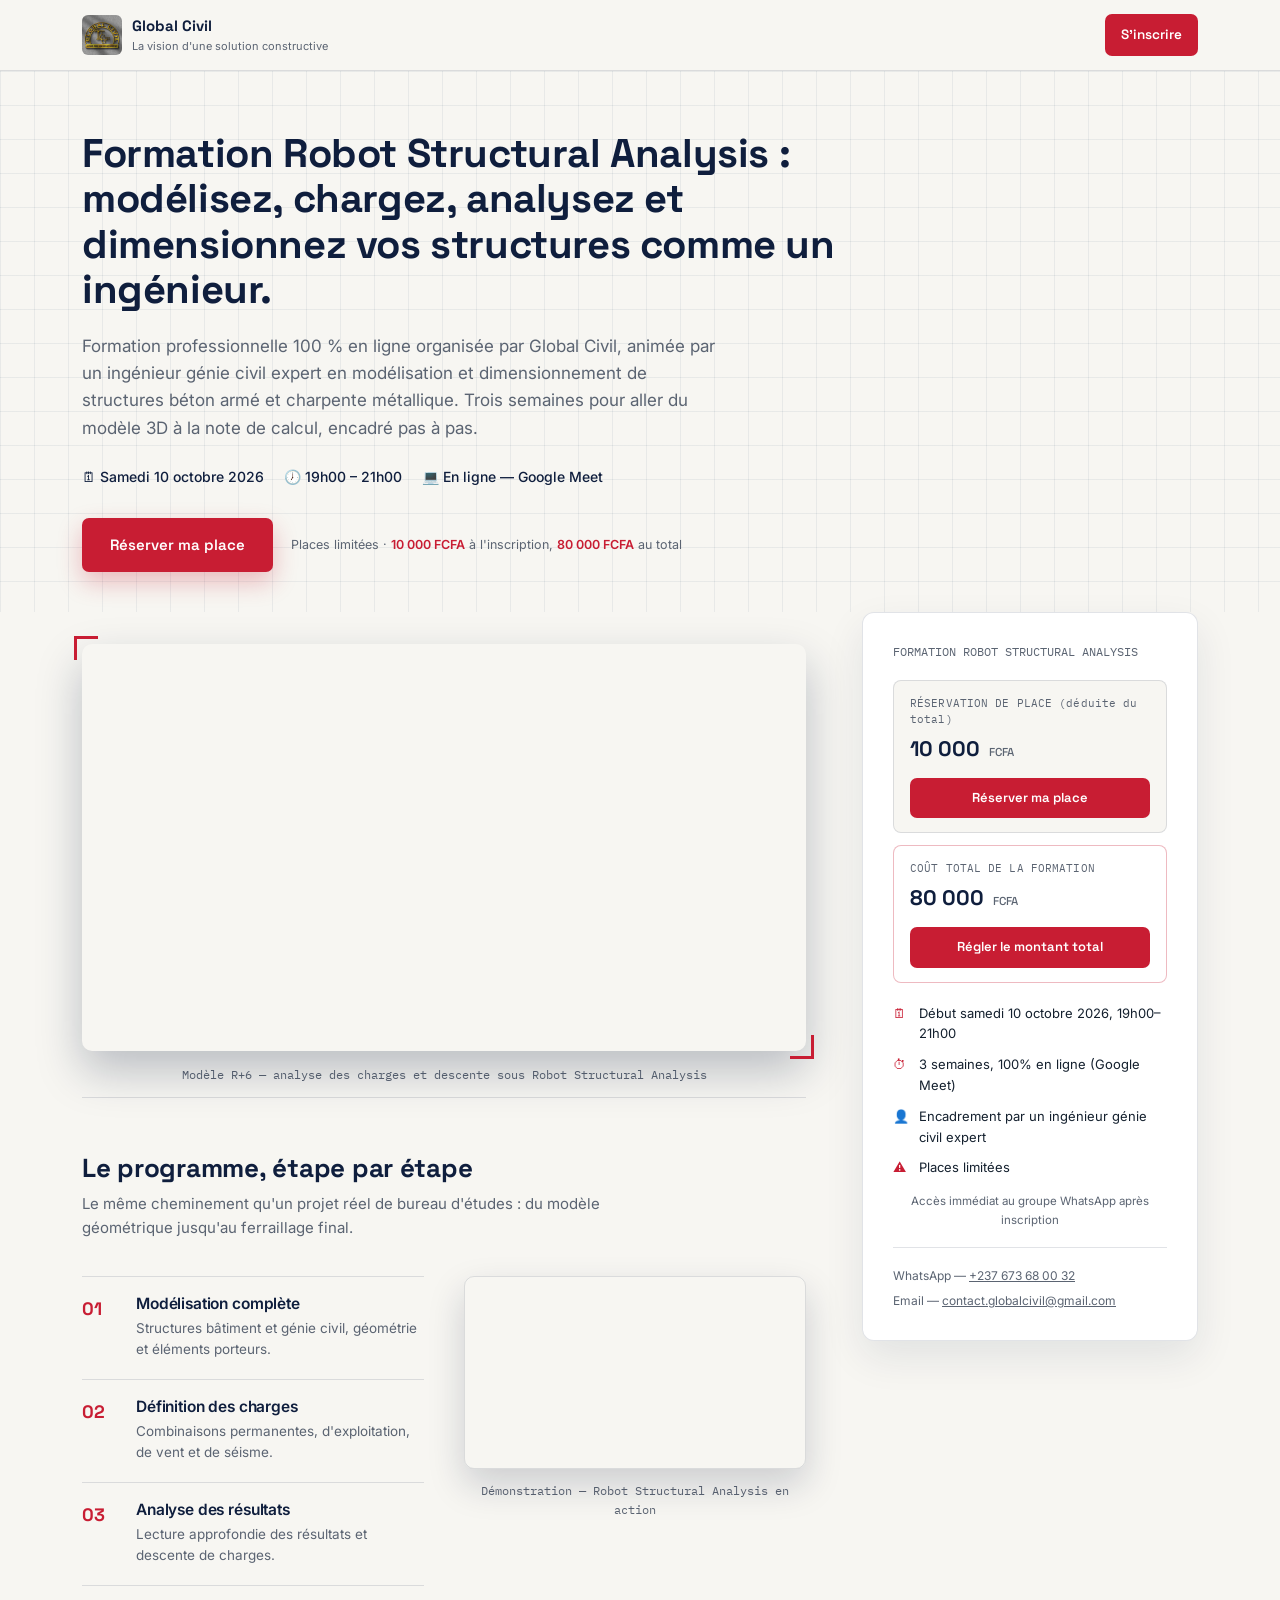
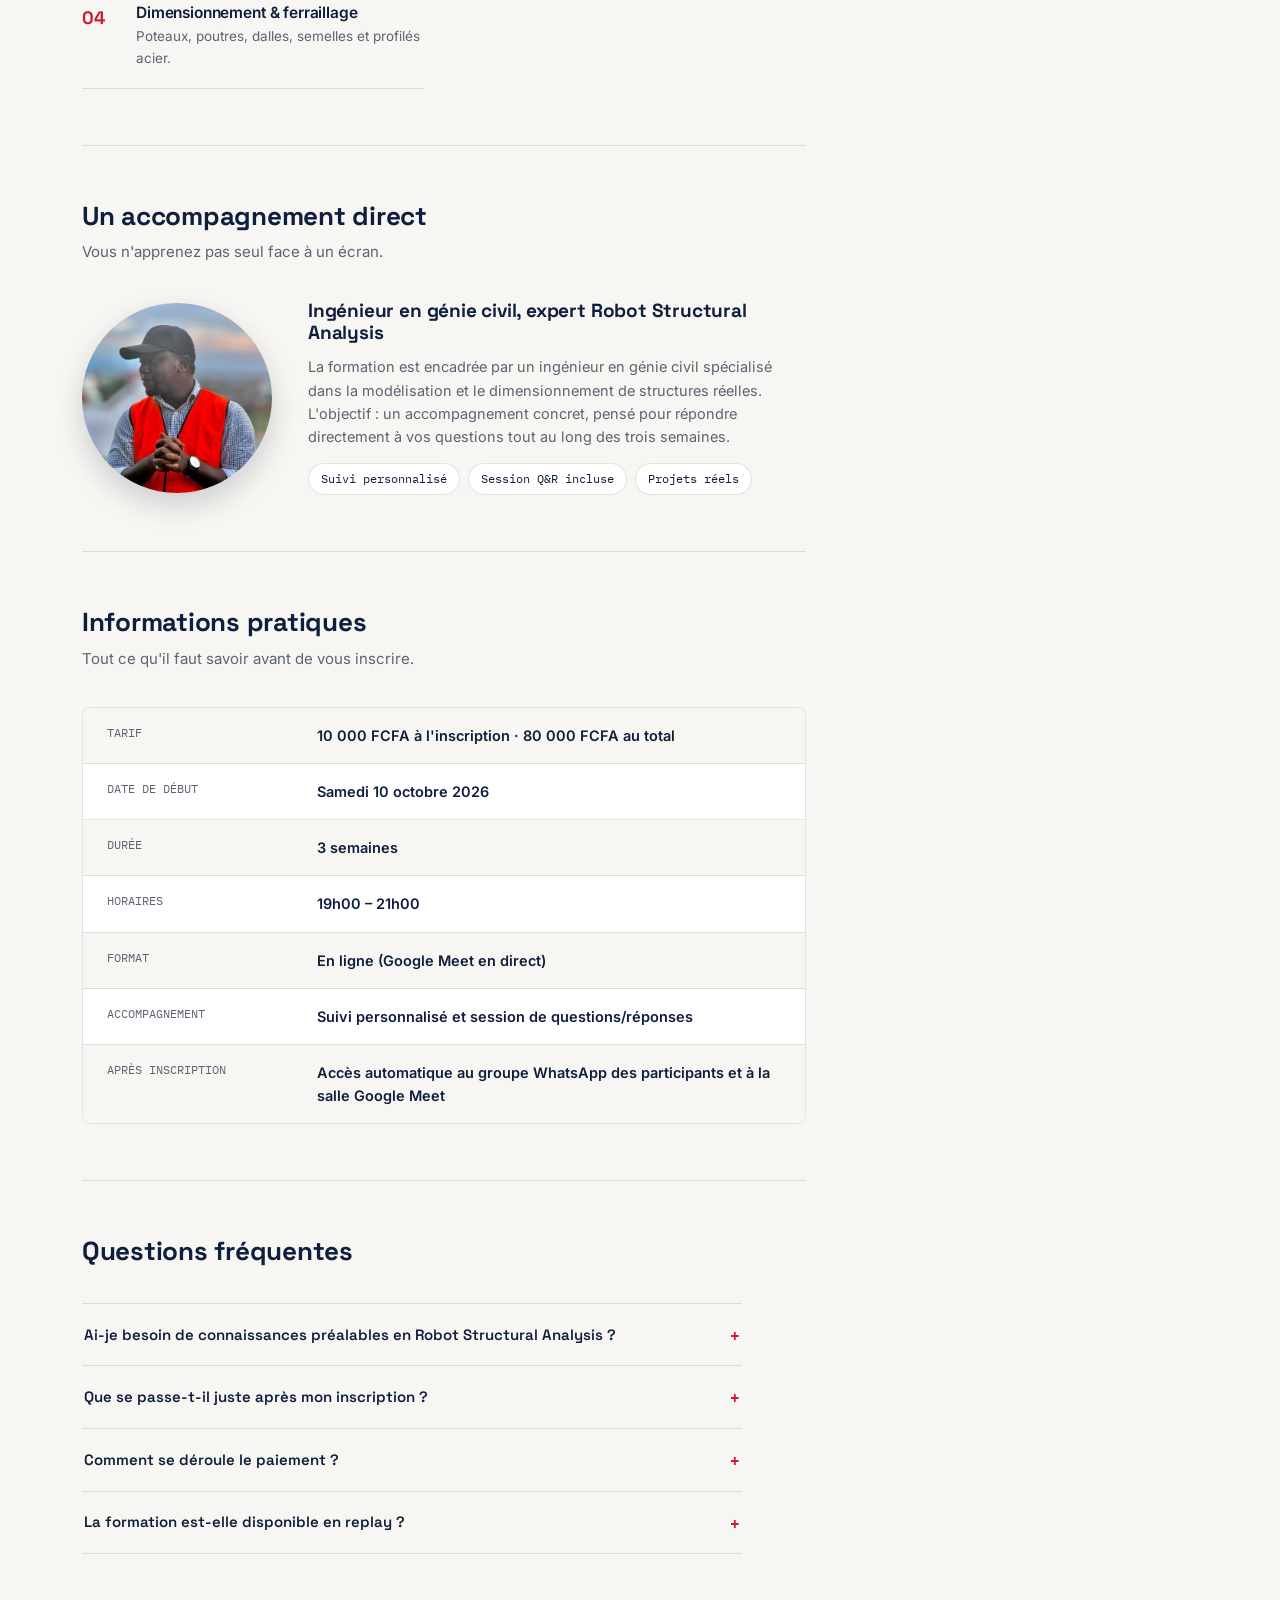
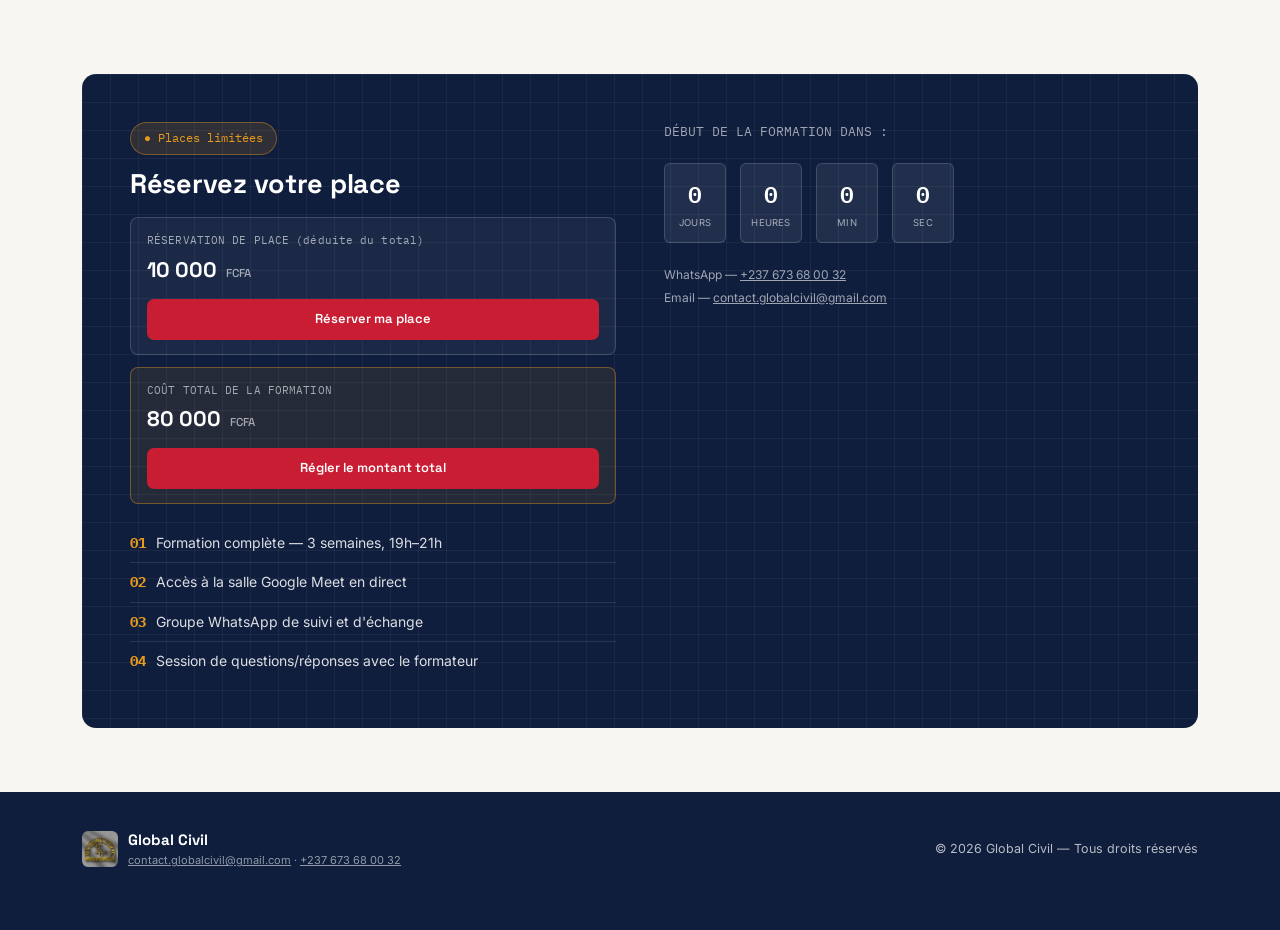
==== index.html @ 9c3e7907 "Initial commit: Global Civil formation landing page Static one-page landing site for the "Robot Stru" ====
<!DOCTYPE html>
<html lang="fr">
<head>
<meta charset="UTF-8">
<meta name="viewport" content="width=device-width, initial-scale=1.0">
<meta name="theme-color" content="#0F1E3D">

<title>Formation Robot Structural Analysis en ligne — Global Civil | 10 octobre 2026</title>
<meta name="description" content="Formation professionnelle en ligne sur Robot Structural Analysis : modélisation, charges, analyse et dimensionnement de structures béton armé et charpente métallique. Encadrée par un ingénieur génie civil expert. Début le 10 octobre 2026.">
<meta name="robots" content="index, follow">
<link rel="canonical" href="https://globalcivil.com/formation-robot-structural-analysis">
<!-- SEO: remplacez l'URL canonique ci-dessus par l'adresse réelle une fois la page mise en ligne -->

<!-- Open Graph / réseaux sociaux -->
<meta property="og:type" content="website">
<meta property="og:title" content="Formation Robot Structural Analysis en ligne — Global Civil">
<meta property="og:description" content="Modélisez, chargez, analysez et dimensionnez vos structures comme un ingénieur. Formation en ligne, 3 semaines, dès le 10 octobre 2026.">
<meta property="og:locale" content="fr_FR">
<!-- SEO: ajoutez ici og:image et og:url avec des liens absolus (https://...) une fois la page hébergée : les aperçus de partage n'acceptent pas les images encodées en base64 -->
<meta name="twitter:card" content="summary_large_image">

<link rel="icon" type="image/jpeg" href="public/logo-global-civil.jpg">

<script type="application/ld+json">
{
  "@context": "https://schema.org",
  "@type": "Course",
  "name": "Formation Robot Structural Analysis",
  "description": "Formation professionnelle en ligne : modélisation complète des structures, définition des charges, analyse des résultats, dimensionnement et ferraillage béton armé et charpente métallique.",
  "provider": {
    "@type": "Organization",
    "name": "Global Civil",
    "sameAs": "https://global-civil.mymaketou.shop",
    "email": "contact.globalcivil@gmail.com"
  },
  "hasCourseInstance": {
    "@type": "CourseInstance",
    "courseMode": "online",
    "startDate": "2026-10-10T19:00:00+01:00",
    "endDate": "2026-10-31T21:00:00+01:00",
    "location": {
      "@type": "VirtualLocation",
      "url": "https://global-civil.mymaketou.shop/products/coaching-prive-4/checkout"
    }
  },
  "offers": [
    {
      "@type": "Offer",
      "name": "Réservation de place",
      "price": "10000",
      "priceCurrency": "XAF",
      "url": "https://global-civil.mymaketou.shop/products/coaching-prive-4/checkout",
      "availability": "https://schema.org/LimitedAvailability"
    },
    {
      "@type": "Offer",
      "name": "Formation complète",
      "price": "80000",
      "priceCurrency": "XAF",
      "url": "https://global-civil.mymaketou.shop/products/coaching-prive-4-4/checkout",
      "availability": "https://schema.org/LimitedAvailability"
    }
  ]
}
</script>

<link rel="preconnect" href="https://fonts.googleapis.com">
<link href="https://fonts.googleapis.com/css2?family=Space+Grotesk:wght@400;500;600;700&family=IBM+Plex+Mono:wght@500;600&family=Inter:wght@400;500;600;700&display=swap" rel="stylesheet">
<style>
  :root{
    --navy:#0F1E3D;
    --blueprint:#1B3A63;
    --crimson:#C81D33;
    --crimson-dark:#A5162A;
    --amber:#E89A1C;
    --paper:#F7F6F2;
    --card:#FFFFFF;
    --steel:#5B6472;
    --ink:#14202E;
    --line: rgba(15,30,61,0.12);
    --grid: rgba(27,58,99,0.07);
  }
  *{box-sizing:border-box;}
  html{scroll-behavior:smooth;}
  body{
    margin:0;
    background:var(--paper);
    color:var(--ink);
    font-family:'Inter', sans-serif;
    font-size:16px;
    line-height:1.6;
    -webkit-font-smoothing:antialiased;
    padding-bottom:78px;
  }
  @media (min-width:761px){ body{ padding-bottom:0; } }
  img{max-width:100%;display:block;}
  h1,h2,h3{
    font-family:'Space Grotesk', sans-serif;
    color:var(--navy);
    margin:0;
    line-height:1.14;
    letter-spacing:-0.01em;
  }
  .mono{ font-family:'IBM Plex Mono', monospace; }
  a{color:inherit;}
  .wrap{ max-width:1180px; margin:0 auto; padding:0 20px; }
  @media (min-width:641px){ .wrap{padding:0 32px;} }

  .grid-bg{
    background-image:
      linear-gradient(var(--grid) 1px, transparent 1px),
      linear-gradient(90deg, var(--grid) 1px, transparent 1px);
    background-size: 34px 34px;
  }

  /* ---------- BUTTON ---------- */
  .btn{
    display:inline-flex; align-items:center; justify-content:center; gap:8px;
    padding:14px 24px;
    background:var(--crimson);
    color:#fff;
    font-family:'Space Grotesk'; font-weight:600; font-size:14.5px;
    border:none; border-radius:7px;
    cursor:pointer; text-decoration:none;
    transition:transform .15s ease, box-shadow .15s ease, background .15s ease;
    box-shadow:0 10px 24px rgba(200,29,51,0.28);
  }
  @media (min-width:641px){ .btn{ padding:15px 28px; font-size:15px; } }
  .btn:hover{ background:var(--crimson-dark); transform:translateY(-2px); box-shadow:0 14px 28px rgba(200,29,51,0.34);}
  .btn:active{ transform:translateY(0); }
  .btn-nav{ padding:10px 16px; font-size:13.5px; box-shadow:none; }
  .btn-nav:hover{ box-shadow:0 8px 18px rgba(200,29,51,0.28); }

  /* ---------- NAV ---------- */
  header{
    position:sticky; top:0; z-index:50;
    background:rgba(247,246,242,0.92);
    backdrop-filter:blur(6px);
    border-bottom:1px solid var(--line);
    transition:box-shadow .25s ease;
  }
  header.scrolled{ box-shadow:0 6px 18px rgba(15,30,61,0.08); }
  .nav-inner{
    display:flex; align-items:center; justify-content:space-between;
    padding:12px 20px; max-width:1180px; margin:0 auto;
  }
  @media (min-width:641px){ .nav-inner{ padding:14px 32px; } }
  .brand{ display:flex; align-items:center; gap:10px; }
  .brand img{ width:36px; height:36px; border-radius:6px; object-fit:cover; }
  @media (min-width:641px){ .brand img{ width:40px; height:40px; } }
  .brand-text{ font-family:'Space Grotesk'; font-weight:700; font-size:14px; color:var(--navy); }
  .brand-text span{ display:none; font-family:'Inter'; font-weight:400; font-size:11px; color:var(--steel); }
  @media (min-width:520px){ .brand-text span{ display:block; } }
  @media (min-width:641px){ .brand-text{ font-size:15px; } }

  /* ---------- HERO (full width, text only) ---------- */
  .hero{ padding:32px 0 24px; }
  @media (min-width:641px){ .hero{ padding:60px 0 40px; } }
  .hero-text{ max-width:760px; }
  .hero h1{ font-size:25px; }
  @media (min-width:481px){ .hero h1{ font-size:29px; } }
  @media (min-width:641px){ .hero h1{ font-size:40px; } }
  .hero p.lead{ margin:16px 0 0; font-size:14.5px; color:var(--steel); max-width:640px; }
  @media (min-width:641px){ .hero p.lead{ margin:20px 0 0; font-size:17px; } }
  .meta-line{
    display:flex; flex-wrap:wrap; gap:12px 16px; margin-top:18px;
    font-size:13px; color:var(--navy); font-weight:500;
  }
  @media (min-width:641px){ .meta-line{ gap:20px; margin-top:24px; font-size:14px; } }
  .meta-line span{ display:flex; align-items:center; gap:7px; }
  .hero-actions{ margin-top:22px; display:flex; flex-direction:column; align-items:stretch; gap:12px; }
  .hero-actions .btn{ width:100%; }
  @media (min-width:481px){
    .hero-actions{ flex-direction:row; align-items:center; gap:18px; }
    .hero-actions .btn{ width:auto; }
  }
  @media (min-width:641px){ .hero-actions{ margin-top:30px; } }
  .hero-actions .trust{ font-size:12.5px; color:var(--steel); }
  .hero-actions .trust b{ color:var(--crimson); font-weight:600; }

  /* ---------- PAGE LAYOUT (main + purchase sidebar) ---------- */
  .page-layout{
    max-width:1180px; margin:0 auto; padding:0 20px;
    display:grid; grid-template-columns:1fr; gap:8px;
    align-items:start;
  }
  @media (min-width:961px){
    .page-layout{ grid-template-columns:1fr 336px; gap:56px; padding:0 32px; }
  }
  .main-col{ min-width:0; }
  .side-col{ position:static; margin:0 0 8px; order:-1; }
  @media (min-width:961px){ .side-col{ position:sticky; top:92px; margin:0; order:0; } }

  /* ---------- ORDER CARD ---------- */
  .order-card{
    background:var(--card); border:1px solid var(--line); border-radius:12px;
    padding:20px; box-shadow:0 16px 40px rgba(15,30,61,0.09);
  }
  @media (min-width:641px){ .order-card{ padding:26px; } }
  @media (min-width:961px){ .order-card{ padding:30px; } }
  .order-card .oc-label{ font-family:'IBM Plex Mono'; font-size:11.5px; color:var(--steel); }
  .oc-facts{ margin:20px 0 0; display:flex; flex-direction:column; gap:10px; }
  .oc-fact{ display:flex; gap:10px; align-items:flex-start; font-size:13px; color:var(--ink); }
  .oc-fact .ic{ color:var(--crimson); flex-shrink:0; width:16px; }
  .oc-note{ margin-top:14px; font-size:11.5px; color:var(--steel); text-align:center; }
  .oc-contact{
    margin-top:18px; padding-top:18px; border-top:1px solid var(--line);
    font-size:12px; color:var(--steel); display:flex; flex-direction:column; gap:6px;
  }

  /* ---------- TWO-TIER PRICING (used in sidebar and final CTA) ---------- */
  .price-tiers{ margin-top:18px; display:flex; flex-direction:column; gap:12px; }
  .price-tier{ border:1px solid var(--line); border-radius:8px; padding:14px 16px; background:var(--paper); }
  .price-tier.total{ background:#fff; border-color:rgba(200,29,51,0.3); }
  .pt-label{ font-family:'IBM Plex Mono'; font-size:10.5px; color:var(--steel); letter-spacing:0.01em; }
  .pt-amount{ font-family:'Space Grotesk'; font-weight:700; font-size:21px; color:var(--navy); margin-top:4px; }
  .pt-amount .cur{ font-size:11.5px; color:var(--steel); font-weight:500; margin-left:4px; }
  .price-tier .btn{ width:100%; margin-top:12px; padding:10px; font-size:13px; box-shadow:none; }
  .price-tier .btn:hover{ box-shadow:none; }
  .pricing-panel .price-tier{ background:rgba(255,255,255,0.05); border-color:rgba(255,255,255,0.16); }
  .pricing-panel .price-tier.total{ background:rgba(232,154,28,0.1); border-color:rgba(232,154,28,0.4); }
  .pricing-panel .pt-label{ color:rgba(255,255,255,0.6); }
  .pricing-panel .pt-amount{ color:#fff; }
  .pricing-panel .pt-amount .cur{ color:rgba(255,255,255,0.6); }

  /* ---------- HERO VIDEO (restored frame, 9:16 vertical) ---------- */
  .video-frame{ margin-top:24px; }
  @media (min-width:641px){ .video-frame{ margin-top:32px; } }
  .viewport{ position:relative; width:100%; aspect-ratio:16/9; }
  .viewport .ring{
    position:absolute; inset:0; border-radius:10px; overflow:hidden;
    box-shadow:0 20px 45px rgba(15,30,61,0.26);
  }
  .viewport .ring video{ width:100%; height:100%; object-fit:cover; }
  .corner{ position:absolute; width:24px; height:24px; border-color:var(--crimson); border-style:solid; border-width:0; }
  .corner.tl{ top:-8px; left:-8px; border-top-width:3px; border-left-width:3px; }
  .corner.br{ bottom:-8px; right:-8px; border-bottom-width:3px; border-right-width:3px; }
  .viewport-caption{ text-align:center; margin-top:14px; font-size:12px; color:var(--steel); font-family:'IBM Plex Mono', monospace; }

  /* ---------- SECTION GENERIC ---------- */
  .m-section{ padding:36px 0; border-top:1px solid var(--line); }
  @media (min-width:641px){ .m-section{ padding:56px 0; } }
  .m-section:first-child{ border-top:none; }
  .section-head{ max-width:560px; margin-bottom:24px; }
  @media (min-width:641px){ .section-head{ margin-bottom:36px; } }
  .section-head h2{ font-size:21px; }
  @media (min-width:641px){ .section-head h2{ font-size:26px; } }
  .section-head p{ color:var(--steel); margin-top:9px; font-size:14px; }
  @media (min-width:641px){ .section-head p{ font-size:15px; } }

  /* ---------- PROGRAMME ---------- */
  .prog-layout{ display:grid; grid-template-columns:1fr; gap:26px; align-items:start; }
  @media (min-width:701px){ .prog-layout{ grid-template-columns:1fr 1fr; gap:40px; } }
  .prog-item{ display:grid; grid-template-columns:32px 1fr; gap:14px; padding:16px 0; border-top:1px solid var(--line); }
  @media (min-width:641px){ .prog-item{ grid-template-columns:38px 1fr; gap:16px; padding:18px 0; } }
  .prog-item:last-child{ border-bottom:1px solid var(--line); }
  .prog-num{ font-family:'Space Grotesk'; font-weight:700; font-size:16px; color:var(--crimson); }
  @media (min-width:641px){ .prog-num{ font-size:18px; } }
  .prog-item h3{ font-size:14.5px; font-weight:600; color:var(--navy); font-family:'Inter'; }
  @media (min-width:641px){ .prog-item h3{ font-size:15.5px; } }
  .prog-item p{ margin:5px 0 0; font-size:13.5px; color:var(--steel); }

  .media-zone{
    border:1.5px dashed rgba(27,58,99,0.3); border-radius:10px;
    background:repeating-linear-gradient(135deg, rgba(27,58,99,0.03) 0 12px, transparent 12px 24px);
    padding:20px; display:flex; flex-direction:column; align-items:center; justify-content:center;
    text-align:center; gap:9px; min-height:190px;
  }
  @media (min-width:641px){ .media-zone{ padding:26px; min-height:220px; } }
  .media-zone .icon{ width:38px; height:38px; border-radius:50%; background:var(--navy); color:#fff; display:flex; align-items:center; justify-content:center; font-size:15px; }
  .media-zone .title{ font-family:'Space Grotesk'; font-weight:600; font-size:13.5px; color:var(--navy); }
  .media-zone .desc{ font-size:12px; color:var(--steel); max-width:270px; }

  .video-embed{ position:relative; width:100%; aspect-ratio:16/9; border-radius:10px; overflow:hidden; box-shadow:0 16px 36px rgba(15,30,61,0.18); border:1px solid var(--line); }
  .video-embed iframe{ position:absolute; inset:0; width:100%; height:100%; border:none; }
  .video-caption{ margin-top:12px; font-size:12px; color:var(--steel); text-align:center; font-family:'IBM Plex Mono', monospace; }

  /* ---------- FORMATEUR ---------- */
  .instructor{ display:grid; grid-template-columns:1fr; gap:22px; align-items:center; }
  @media (min-width:641px){ .instructor{ grid-template-columns:190px 1fr; gap:36px; } }
  .instructor-photo{ max-width:180px; margin:0 auto; border-radius:50%; aspect-ratio:1/1; overflow:hidden; box-shadow:0 12px 28px rgba(15,30,61,0.18); }
  .instructor-photo img{ width:100%; height:100%; object-fit:cover; }
  @media (min-width:641px){ .instructor-photo{ max-width:none; margin:0; } }
  .instructor-content h3{ font-size:17px; text-align:center; }
  @media (min-width:641px){ .instructor-content h3{ font-size:19px; text-align:left; } }
  .instructor-content p{ color:var(--steel); margin-top:12px; font-size:13.5px; }
  @media (min-width:641px){ .instructor-content p{ font-size:14.5px; } }
  .badge-row{ display:flex; gap:8px; flex-wrap:wrap; margin-top:14px; justify-content:center; }
  @media (min-width:641px){ .badge-row{ justify-content:flex-start; } }
  .badge{ font-size:11.5px; font-family:'IBM Plex Mono',monospace; color:var(--navy); border:1px solid var(--line); border-radius:20px; padding:6px 12px; background:var(--card); }

  /* ---------- INFOS (spec sheet) ---------- */
  .spec-sheet{ border:1px solid var(--line); border-radius:8px; overflow:hidden; background:var(--card); }
  .spec-row{ display:grid; grid-template-columns:1fr; gap:3px; padding:14px 16px; border-bottom:1px solid var(--line); }
  @media (min-width:561px){ .spec-row{ grid-template-columns:190px 1fr; gap:20px; padding:16px 24px; } }
  .spec-row:last-child{ border-bottom:none; }
  .spec-row:nth-child(odd){ background:var(--paper); }
  .spec-row .k{ font-family:'IBM Plex Mono', monospace; font-size:11.5px; color:var(--steel); }
  .spec-row .v{ font-weight:600; color:var(--navy); font-size:14px; }
  @media (min-width:641px){ .spec-row .v{ font-size:14.5px; } }

  /* ---------- FAQ ---------- */
  .faq-wrap{ max-width:660px; }
  .faq-item{ border-top:1px solid var(--line); }
  .faq-item:last-child{ border-bottom:1px solid var(--line); }
  .faq-q{ display:flex; justify-content:space-between; align-items:center; padding:16px 2px; cursor:pointer; font-family:'Space Grotesk'; font-weight:600; font-size:14px; color:var(--navy); gap:12px; }
  @media (min-width:641px){ .faq-q{ padding:18px 2px; font-size:15px; } }
  .faq-q .plus{ font-family:'IBM Plex Mono'; font-size:16px; color:var(--crimson); transition:transform .2s ease; flex-shrink:0; }
  .faq-item.open .plus{ transform:rotate(45deg); }
  .faq-a{ max-height:0; overflow:hidden; transition:max-height .25s ease; font-size:13.5px; color:var(--steel); padding:0 2px; }
  @media (min-width:641px){ .faq-a{ font-size:14px; } }
  .faq-item.open .faq-a{ padding-bottom:16px; }

  /* ---------- FINAL CTA PANEL ---------- */
  .final-cta{ padding:40px 0; }
  @media (min-width:641px){ .final-cta{ padding:64px 0; } }
  .pricing-panel{ background:var(--navy); color:#fff; border-radius:12px; padding:24px; position:relative; overflow:hidden; }
  @media (min-width:641px){ .pricing-panel{ border-radius:14px; padding:48px; } }
  .pricing-panel::before{
    content:""; position:absolute; inset:0;
    background-image:linear-gradient(rgba(255,255,255,0.05) 1px, transparent 1px), linear-gradient(90deg, rgba(255,255,255,0.05) 1px, transparent 1px);
    background-size:28px 28px; pointer-events:none;
  }
  .pricing-inner{ position:relative; display:grid; grid-template-columns:1fr; gap:28px; }
  @media (min-width:861px){ .pricing-inner{ grid-template-columns:1fr 1fr; gap:48px; } }
  .pricing-panel h2{ color:#fff; font-size:21px; }
  @media (min-width:641px){ .pricing-panel h2{ font-size:27px; } }
  .include-list{ list-style:none; padding:0; margin:20px 0 0; }
  .include-list li{ display:flex; gap:10px; align-items:flex-start; font-size:13px; color:rgba(255,255,255,0.85); padding:8px 0; border-top:1px solid rgba(255,255,255,0.1); }
  @media (min-width:641px){ .include-list li{ font-size:14px; } }
  .include-list li:first-child{ border-top:none; }
  .include-list li b{ color:var(--amber); font-family:'IBM Plex Mono'; }
  .countdown{ display:flex; gap:8px; margin-top:20px; }
  @media (min-width:481px){ .countdown{ gap:14px; } }
  .cd-box{ background:rgba(255,255,255,0.08); border:1px solid rgba(255,255,255,0.15); border-radius:6px; padding:10px 4px; text-align:center; flex:1; min-width:0; }
  @media (min-width:481px){ .cd-box{ padding:12px 6px; min-width:62px; flex:none; } }
  .cd-box .n{ font-family:'IBM Plex Mono'; font-size:19px; font-weight:600; }
  @media (min-width:481px){ .cd-box .n{ font-size:23px; } }
  .cd-box .l{ font-size:9.5px; color:rgba(255,255,255,0.6); margin-top:2px; letter-spacing:0.02em; }
  .contact-line{ margin-top:22px; font-size:12px; color:rgba(255,255,255,0.6); display:flex; flex-direction:column; gap:4px; }
  .scarcity{
    display:inline-flex; align-items:center; gap:8px; background:rgba(232,154,28,0.15);
    border:1px solid rgba(232,154,28,0.4); color:var(--amber); font-size:11.5px; font-family:'IBM Plex Mono';
    padding:6px 13px; border-radius:20px; margin-bottom:14px;
  }

  footer{ background:var(--navy); color:rgba(255,255,255,0.7); padding:32px 0 40px; font-size:12.5px; }
  @media (min-width:641px){ footer{ padding:36px 0 60px; } }
  .footer-inner{ display:flex; flex-direction:column; gap:16px; align-items:flex-start; }
  @media (min-width:641px){ .footer-inner{ flex-direction:row; justify-content:space-between; align-items:center; } }
  .footer-inner .brand-text{ color:#fff; }
  .footer-inner .brand-text span{ color:rgba(255,255,255,0.55); }

  .sticky-cta{
    position:fixed; left:0; right:0; bottom:0; z-index:60;
    background:#fff; border-top:1px solid var(--line);
    padding:10px 16px; display:flex; align-items:center; justify-content:space-between; gap:14px;
    box-shadow:0 -8px 24px rgba(15,30,61,0.12);
  }
  @media (min-width:761px){ .sticky-cta{ display:none; } }
  .sticky-cta .price-tag{ font-family:'Space Grotesk'; font-weight:700; font-size:16px; color:var(--navy); }
  .sticky-cta .btn{ padding:11px 18px; font-size:13.5px; }
</style>
</head>
<body>

<header id="siteHeader">
  <div class="nav-inner">
    <div class="brand">
      <img src="public/logo-global-civil.jpg" alt="Logo Global Civil">
      <div class="brand-text">Global Civil<span>La vision d'une solution constructive</span></div>
    </div>
    <a href="#inscription" class="btn btn-nav">S'inscrire</a>
  </div>
</header>

<main>

<section class="hero grid-bg">
  <div class="wrap">
    <div class="hero-text">
      <h1>Formation Robot Structural Analysis : modélisez, chargez, analysez et dimensionnez vos structures comme un ingénieur.</h1>
      <p class="lead">Formation professionnelle 100&nbsp;% en ligne organisée par Global Civil, animée par un ingénieur génie civil expert en modélisation et dimensionnement de structures béton armé et charpente métallique. Trois semaines pour aller du modèle 3D à la note de calcul, encadré pas à pas.</p>
      <div class="meta-line">
        <span>🗓 Samedi 10 octobre 2026</span>
        <span>🕖 19h00 – 21h00</span>
        <span>💻 En ligne — Google Meet</span>
      </div>
      <div class="hero-actions">
        <a href="https://global-civil.mymaketou.shop/products/coaching-prive-4/checkout" target="_blank" class="btn">Réserver ma place</a>
        <span class="trust">Places limitées · <b>10 000 FCFA</b> à l'inscription, <b>80 000 FCFA</b> au total</span>
      </div>
    </div>
  </div>
</section>

<div class="page-layout">
  <div class="main-col">

    <div class="video-frame">
      <div class="viewport">
        <div class="ring">
          <video autoplay muted loop playsinline>
            <source src="public/hero-structure-demo.mp4" type="video/mp4">
          </video>
        </div>
        <div class="corner tl"></div>
        <div class="corner br"></div>
      </div>
      <p class="viewport-caption">Modèle R+6 — analyse des charges et descente sous Robot Structural Analysis</p>
    </div>

    <div class="m-section" id="programme">
      <div class="section-head">
        <h2>Le programme, étape par étape</h2>
        <p>Le même cheminement qu'un projet réel de bureau d'études : du modèle géométrique jusqu'au ferraillage final.</p>
      </div>
      <div class="prog-layout">
        <div class="prog-list">
          <div class="prog-item">
            <div class="prog-num">01</div>
            <div><h3>Modélisation complète</h3><p>Structures bâtiment et génie civil, géométrie et éléments porteurs.</p></div>
          </div>
          <div class="prog-item">
            <div class="prog-num">02</div>
            <div><h3>Définition des charges</h3><p>Combinaisons permanentes, d'exploitation, de vent et de séisme.</p></div>
          </div>
          <div class="prog-item">
            <div class="prog-num">03</div>
            <div><h3>Analyse des résultats</h3><p>Lecture approfondie des résultats et descente de charges.</p></div>
          </div>
          <div class="prog-item">
            <div class="prog-num">04</div>
            <div><h3>Dimensionnement &amp; ferraillage</h3><p>Poteaux, poutres, dalles, semelles et profilés acier.</p></div>
          </div>
        </div>
        <div>
          <div class="video-embed">
            <iframe src="https://www.youtube-nocookie.com/embed/_bPtK1mCHOc?si=Ghao2D-8QTu6YnwT" title="Démonstration Robot Structural Analysis" loading="lazy" allow="accelerometer; autoplay; clipboard-write; encrypted-media; gyroscope; picture-in-picture; web-share" referrerpolicy="strict-origin-when-cross-origin" allowfullscreen></iframe>
          </div>
          <p class="video-caption">Démonstration — Robot Structural Analysis en action</p>
        </div>
      </div>
    </div>

    <div class="m-section">
      <div class="section-head">
        <h2>Un accompagnement direct</h2>
        <p>Vous n'apprenez pas seul face à un écran.</p>
      </div>
      <div class="instructor">
        <div class="instructor-photo">
          <img src="public/instructor-photo.jpg" alt="Formateur — ingénieur génie civil, expert Robot Structural Analysis">
        </div>
        <div class="instructor-content">
          <h3>Ingénieur en génie civil, expert Robot Structural Analysis</h3>
          <p>La formation est encadrée par un ingénieur en génie civil spécialisé dans la modélisation et le dimensionnement de structures réelles. L'objectif&nbsp;: un accompagnement concret, pensé pour répondre directement à vos questions tout au long des trois semaines.</p>
          <div class="badge-row">
            <span class="badge">Suivi personnalisé</span>
            <span class="badge">Session Q&amp;R incluse</span>
            <span class="badge">Projets réels</span>
          </div>
        </div>
      </div>
    </div>

    <div class="m-section" id="infos">
      <div class="section-head">
        <h2>Informations pratiques</h2>
        <p>Tout ce qu'il faut savoir avant de vous inscrire.</p>
      </div>
      <div class="spec-sheet">
        <div class="spec-row"><div class="k">TARIF</div><div class="v">10 000 FCFA à l'inscription · 80 000 FCFA au total</div></div>
        <div class="spec-row"><div class="k">DATE DE DÉBUT</div><div class="v">Samedi 10 octobre 2026</div></div>
        <div class="spec-row"><div class="k">DURÉE</div><div class="v">3 semaines</div></div>
        <div class="spec-row"><div class="k">HORAIRES</div><div class="v">19h00 – 21h00</div></div>
        <div class="spec-row"><div class="k">FORMAT</div><div class="v">En ligne (Google Meet en direct)</div></div>
        <div class="spec-row"><div class="k">ACCOMPAGNEMENT</div><div class="v">Suivi personnalisé et session de questions/réponses</div></div>
        <div class="spec-row"><div class="k">APRÈS INSCRIPTION</div><div class="v">Accès automatique au groupe WhatsApp des participants et à la salle Google Meet</div></div>
      </div>
    </div>

    <div class="m-section">
      <div class="section-head">
        <h2>Questions fréquentes</h2>
      </div>
      <div class="faq-wrap" id="faq">
        <div class="faq-item">
          <div class="faq-q"><span>Ai-je besoin de connaissances préalables en Robot Structural Analysis&nbsp;?</span><span class="plus">+</span></div>
          <div class="faq-a">Non. La formation part de la prise en main du logiciel jusqu'au dimensionnement final, à un rythme accessible aux débutants motivés comme aux professionnels en perfectionnement.</div>
        </div>
        <div class="faq-item">
          <div class="faq-q"><span>Que se passe-t-il juste après mon inscription&nbsp;?</span><span class="plus">+</span></div>
          <div class="faq-a">Vous recevez automatiquement le lien d'accès au groupe WhatsApp des participants ainsi que la salle Google Meet pour la session du 10 octobre.</div>
        </div>
        <div class="faq-item">
          <div class="faq-q"><span>Comment se déroule le paiement&nbsp;?</span><span class="plus">+</span></div>
          <div class="faq-a">L'inscription de 10 000 FCFA réserve immédiatement votre place ; ce montant est déduit du coût total de la formation, fixé à 80 000 FCFA. Les deux paiements se font en ligne via nos pages sécurisées, avec confirmation à chaque étape.</div>
        </div>
        <div class="faq-item">
          <div class="faq-q"><span>La formation est-elle disponible en replay&nbsp;?</span><span class="plus">+</span></div>
          <div class="faq-a">Oui. Chaque séance est automatiquement enregistrée pendant la formation avec le formateur, puis le replay est transmis directement aux apprenants une fois la session terminée.</div>
        </div>
      </div>
    </div>

  </div>

  <div class="side-col">
    <div class="order-card">
      <div class="oc-label">FORMATION ROBOT STRUCTURAL ANALYSIS</div>
      <div class="price-tiers">
        <div class="price-tier">
          <div class="pt-label">RÉSERVATION DE PLACE (déduite du total)</div>
          <div class="pt-amount">10 000 <span class="cur">FCFA</span></div>
          <a href="https://global-civil.mymaketou.shop/products/coaching-prive-4/checkout" target="_blank" class="btn">Réserver ma place</a>
        </div>
        <div class="price-tier total">
          <div class="pt-label">COÛT TOTAL DE LA FORMATION</div>
          <div class="pt-amount">80 000 <span class="cur">FCFA</span></div>
          <a href="https://global-civil.mymaketou.shop/products/coaching-prive-4-4/checkout" target="_blank" class="btn">Régler le montant total</a>
        </div>
      </div>
      <div class="oc-facts">
        <div class="oc-fact"><span class="ic">🗓</span><span>Début samedi 10 octobre 2026, 19h00–21h00</span></div>
        <div class="oc-fact"><span class="ic">⏱</span><span>3 semaines, 100% en ligne (Google Meet)</span></div>
        <div class="oc-fact"><span class="ic">👤</span><span>Encadrement par un ingénieur génie civil expert</span></div>
        <div class="oc-fact"><span class="ic">⚠</span><span>Places limitées</span></div>
      </div>
      <p class="oc-note">Accès immédiat au groupe WhatsApp après inscription</p>
      <div class="oc-contact">
        <span>WhatsApp — <a href="https://wa.me/237673680032" target="_blank" rel="noopener">+237 673 68 00 32</a></span>
        <span>Email — <a href="mailto:contact.globalcivil@gmail.com">contact.globalcivil@gmail.com</a></span>
      </div>
    </div>
  </div>
</div>

<section class="final-cta" id="inscription">
  <div class="wrap">
    <div class="pricing-panel">
      <div class="pricing-inner">
        <div>
          <span class="scarcity">● Places limitées</span>
          <h2>Réservez votre place</h2>
          <div class="price-tiers">
            <div class="price-tier">
              <div class="pt-label">RÉSERVATION DE PLACE (déduite du total)</div>
              <div class="pt-amount">10 000 <span class="cur">FCFA</span></div>
              <a href="https://global-civil.mymaketou.shop/products/coaching-prive-4/checkout" target="_blank" class="btn">Réserver ma place</a>
            </div>
            <div class="price-tier total">
              <div class="pt-label">COÛT TOTAL DE LA FORMATION</div>
              <div class="pt-amount">80 000 <span class="cur">FCFA</span></div>
              <a href="https://global-civil.mymaketou.shop/products/coaching-prive-4-4/checkout" target="_blank" class="btn">Régler le montant total</a>
            </div>
          </div>
          <ul class="include-list">
            <li><b>01</b> Formation complète — 3 semaines, 19h–21h</li>
            <li><b>02</b> Accès à la salle Google Meet en direct</li>
            <li><b>03</b> Groupe WhatsApp de suivi et d'échange</li>
            <li><b>04</b> Session de questions/réponses avec le formateur</li>
          </ul>
        </div>
        <div>
          <div class="mono" style="font-size:13px;color:rgba(255,255,255,0.6);margin-bottom:10px;">DÉBUT DE LA FORMATION DANS&nbsp;:</div>
          <div class="countdown" id="countdown">
            <div class="cd-box"><div class="n" id="cd-days">–</div><div class="l">JOURS</div></div>
            <div class="cd-box"><div class="n" id="cd-hours">–</div><div class="l">HEURES</div></div>
            <div class="cd-box"><div class="n" id="cd-min">–</div><div class="l">MIN</div></div>
            <div class="cd-box"><div class="n" id="cd-sec">–</div><div class="l">SEC</div></div>
          </div>
          <div class="contact-line">
            <span>WhatsApp — <a href="https://wa.me/237673680032" target="_blank" rel="noopener">+237 673 68 00 32</a></span>
            <span>Email — <a href="mailto:contact.globalcivil@gmail.com">contact.globalcivil@gmail.com</a></span>
          </div>
        </div>
      </div>
    </div>
  </div>
</section>

</main>

<footer>
  <div class="wrap footer-inner">
    <div class="brand">
      <img src="public/logo-global-civil.jpg" alt="Logo Global Civil" style="width:36px;height:36px;border-radius:6px;object-fit:cover;">
      <div class="brand-text">Global Civil<span><a href="mailto:contact.globalcivil@gmail.com">contact.globalcivil@gmail.com</a> · <a href="https://wa.me/237673680032" target="_blank" rel="noopener">+237 673 68 00 32</a></span></div>
    </div>
    <div>© 2026 Global Civil — Tous droits réservés</div>
  </div>
</footer>

<div class="sticky-cta">
  <div class="price-tag">10 000 FCFA</div>
  <a href="https://global-civil.mymaketou.shop/products/coaching-prive-4/checkout" target="_blank" class="btn">Réserver</a>
</div>

<script>
  try {
    var header = document.getElementById('siteHeader');
    if (header) {
      window.addEventListener('scroll', function(){ header.classList.toggle('scrolled', window.scrollY > 8); });
    }
  } catch(e) { console.error('header script error', e); }

  try {
    document.querySelectorAll('.faq-item').forEach(function(item){
      var q = item.querySelector('.faq-q');
      var a = item.querySelector('.faq-a');
      if (!q || !a) return;
      q.addEventListener('click', function(){
        var isOpen = item.classList.contains('open');
        document.querySelectorAll('.faq-item.open').forEach(function(o){
          o.classList.remove('open');
          var oa = o.querySelector('.faq-a');
          if (oa) oa.style.maxHeight = null;
        });
        if (!isOpen){
          item.classList.add('open');
          a.style.maxHeight = (a.scrollHeight + 24) + 'px';
        }
      });
    });
  } catch(e) { console.error('faq script error', e); }

  try {
    var target = new Date("2026-10-10T19:00:00+01:00").getTime();
    function tick(){
      var diff = target - Date.now();
      var days = document.getElementById('cd-days');
      var hours = document.getElementById('cd-hours');
      var min = document.getElementById('cd-min');
      var sec = document.getElementById('cd-sec');
      if (!days || !hours || !min || !sec) return;
      if (diff <= 0){ days.textContent='0'; hours.textContent='0'; min.textContent='0'; sec.textContent='0'; return; }
      days.textContent = Math.floor(diff / 86400000);
      hours.textContent = String(Math.floor((diff % 86400000) / 3600000)).padStart(2,'0');
      min.textContent = String(Math.floor((diff % 3600000) / 60000)).padStart(2,'0');
      sec.textContent = String(Math.floor((diff % 60000) / 1000)).padStart(2,'0');
    }
    tick();
    setInterval(tick, 1000);
  } catch(e) { console.error('countdown script error', e); }
</script>

</body>
</html>
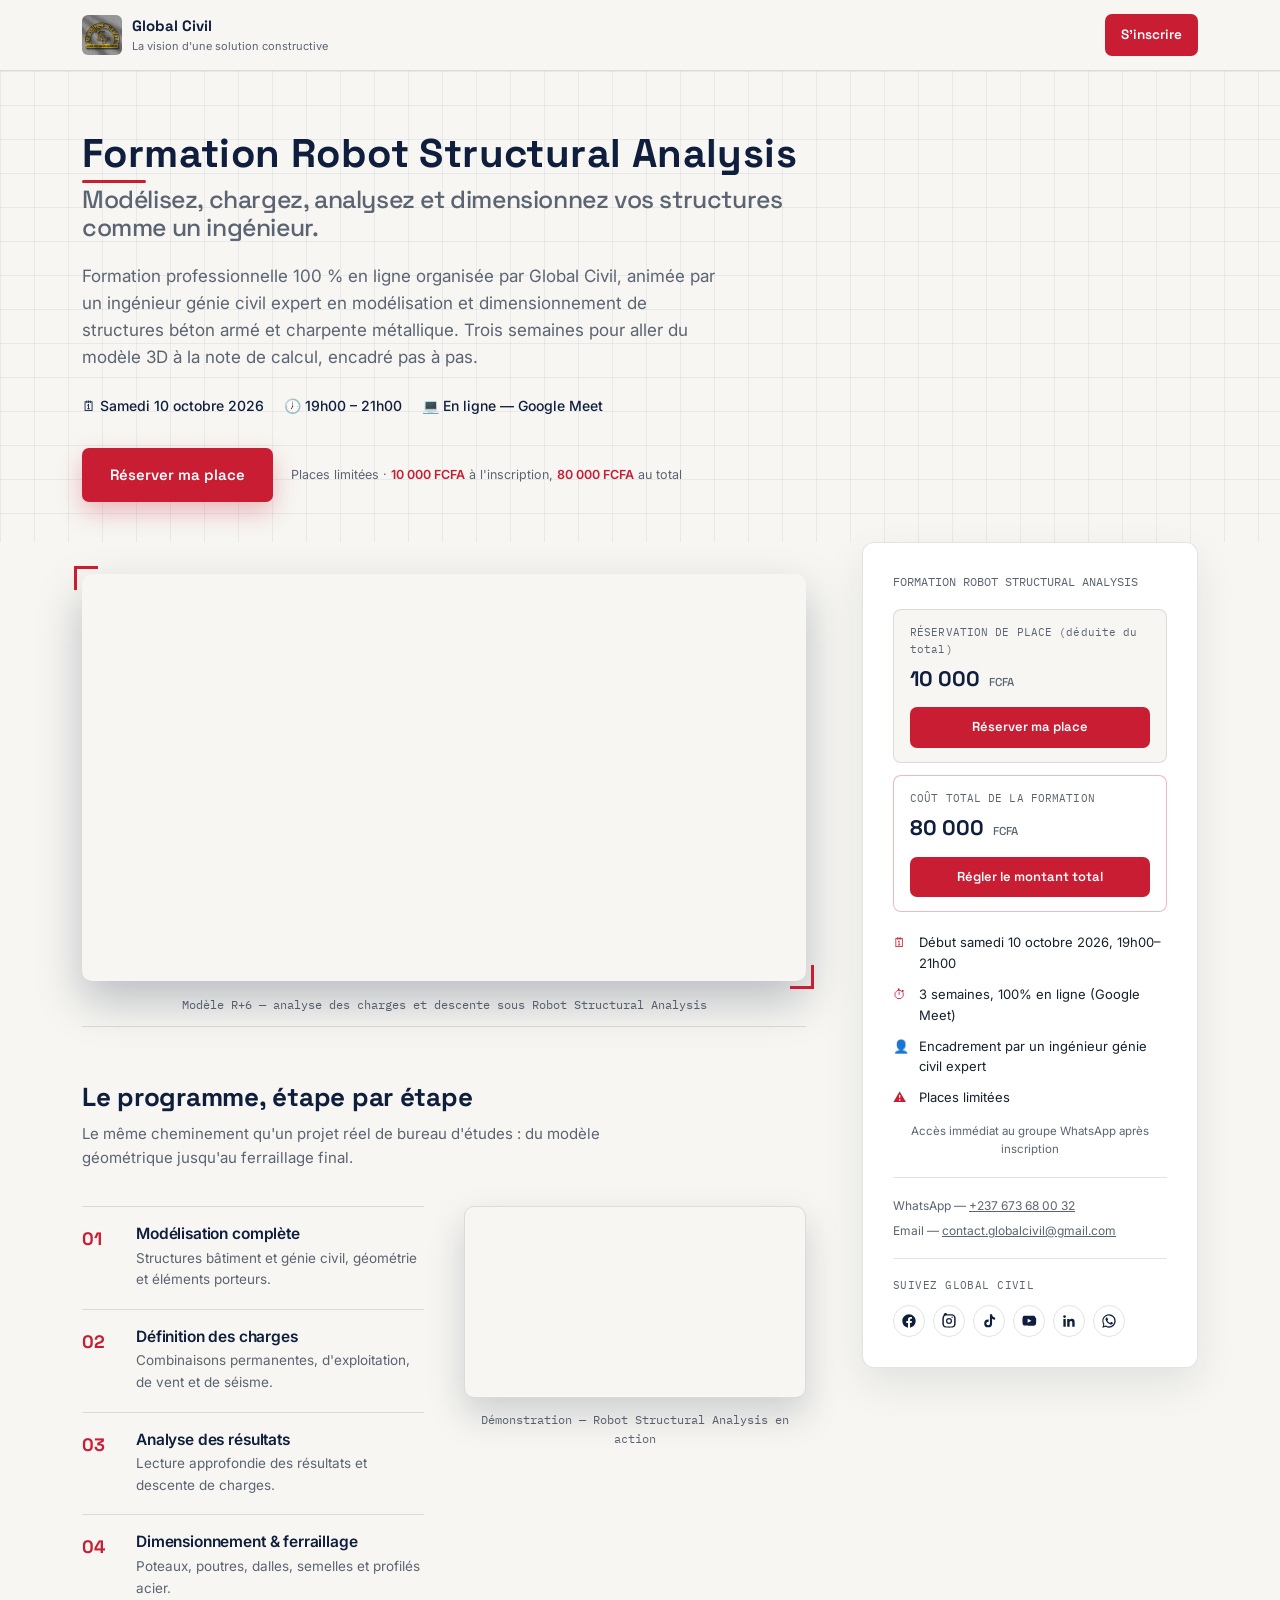
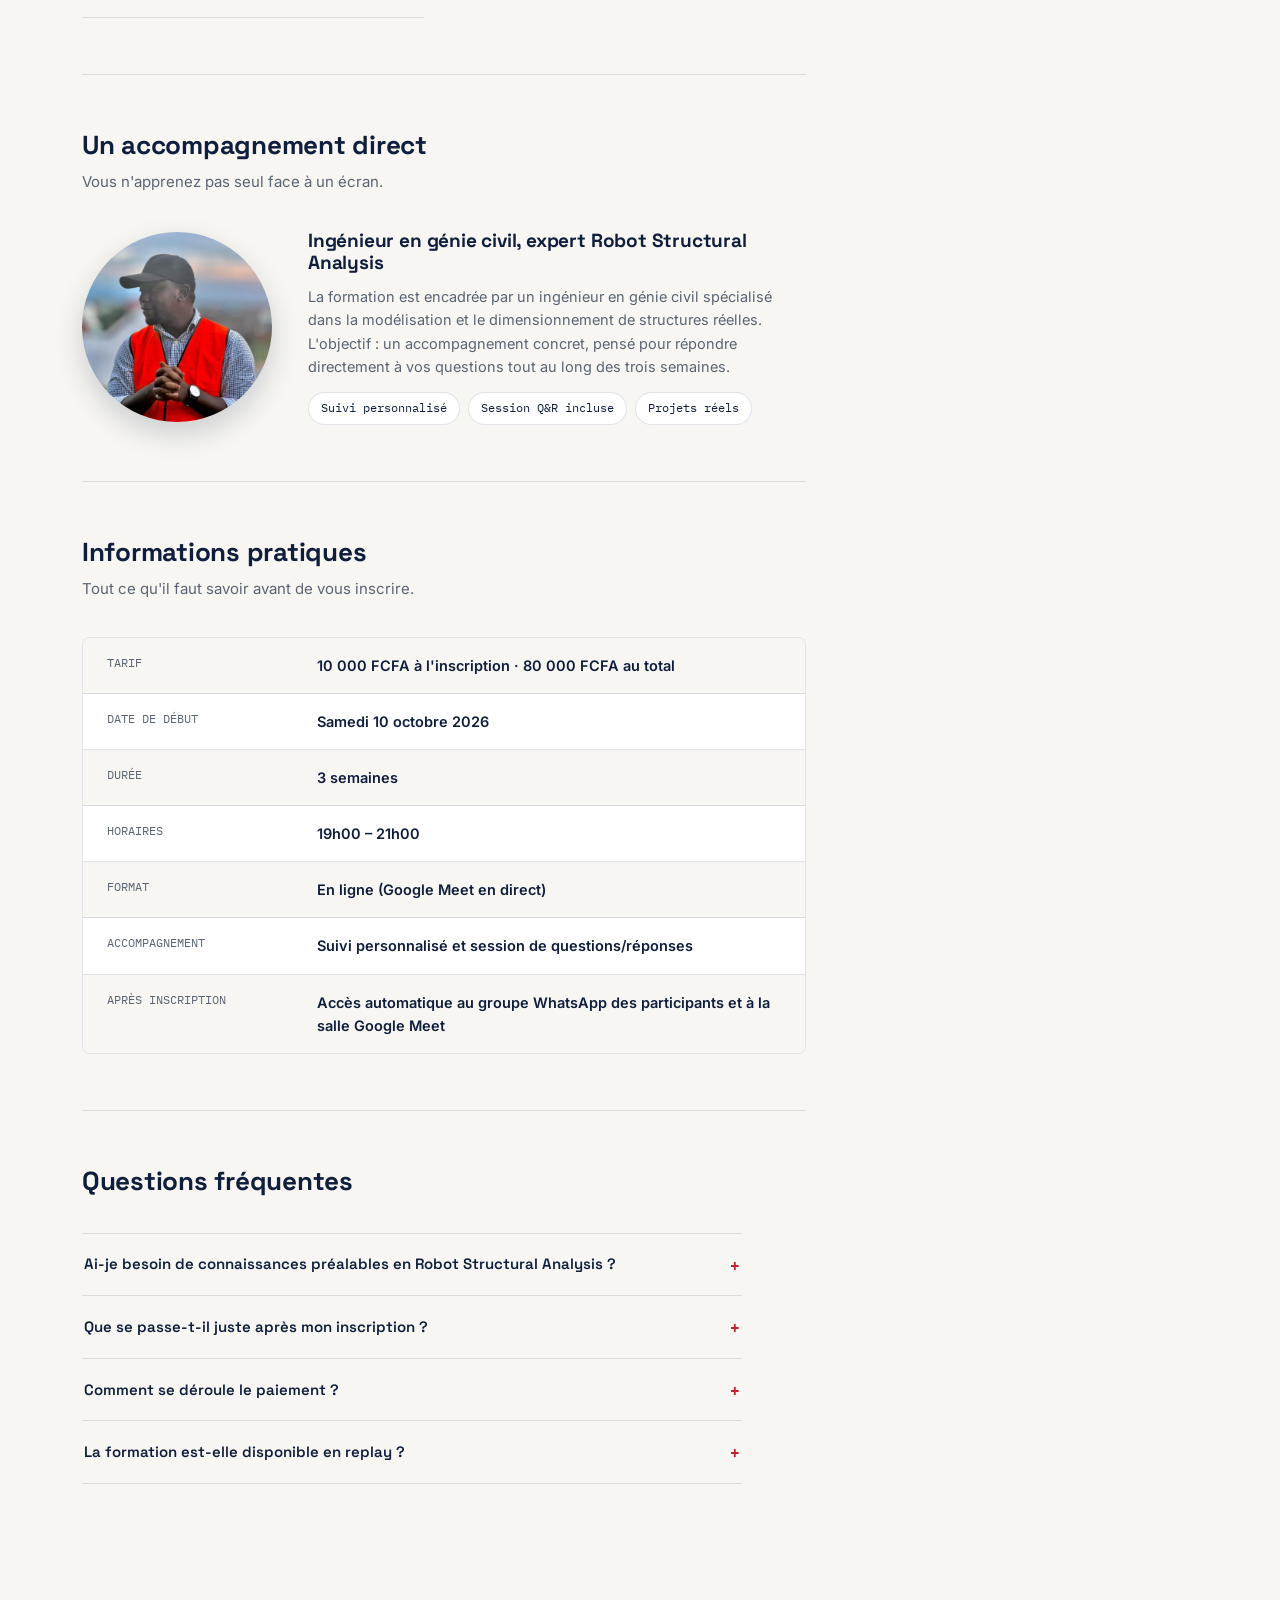
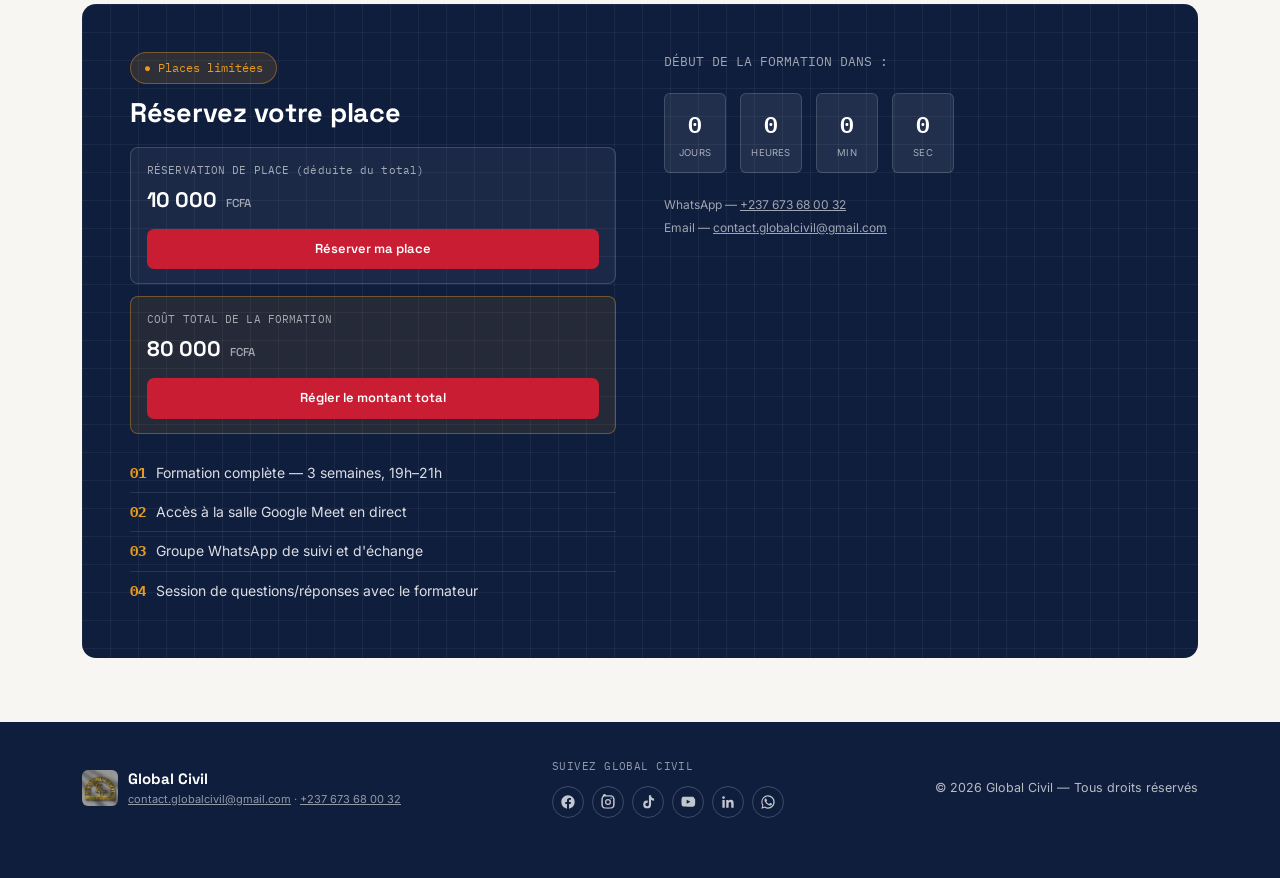
==== commit 4ff11717: "Update hero title design + add social proof icons - Split hero H1 into main title + subtitle with fa" ====
--- a/index.html
+++ b/index.html
@@ -157,9 +157,38 @@
   .hero{ padding:32px 0 24px; }
   @media (min-width:641px){ .hero{ padding:60px 0 40px; } }
   .hero-text{ max-width:760px; }
-  .hero h1{ font-size:25px; }
+  .hero h1{ font-size:25px; display:flex; flex-direction:column; gap:0; }
   @media (min-width:481px){ .hero h1{ font-size:29px; } }
   @media (min-width:641px){ .hero h1{ font-size:40px; } }
+
+  .h1-main{
+    position:relative; display:inline-block;
+    opacity:0; transform:translateY(30px) scale(0.96); letter-spacing:0.06em;
+    animation:titleSlowIn 1.4s cubic-bezier(0.16,1,0.3,1) forwards;
+  }
+  .h1-main::after{
+    content:""; position:absolute; left:0; bottom:-6px; height:3px; width:0;
+    background:var(--crimson); border-radius:2px;
+    animation:heroDrawLine 0.6s ease-out 1.05s forwards;
+  }
+  @keyframes titleSlowIn{
+    0%{ opacity:0; transform:translateY(30px) scale(0.96); letter-spacing:0.06em; }
+    100%{ opacity:1; transform:translateY(0) scale(1); letter-spacing:0.01em; }
+  }
+  @keyframes heroDrawLine{ to{ width:64px; } }
+
+  .h1-sub{
+    font-size:0.62em; font-weight:500; color:var(--steel); margin-top:10px;
+    opacity:0; transform:translateY(16px);
+    animation:heroFadeUp 0.9s ease-out 1.2s forwards;
+  }
+  @keyframes heroFadeUp{ to{ opacity:1; transform:translateY(0); } }
+
+  @media (prefers-reduced-motion: reduce){
+    .h1-main, .h1-sub{ animation:none; opacity:1; transform:none; letter-spacing:normal; }
+    .h1-main::after{ animation:none; width:64px; }
+  }
+
   .hero p.lead{ margin:16px 0 0; font-size:14.5px; color:var(--steel); max-width:640px; }
   @media (min-width:641px){ .hero p.lead{ margin:20px 0 0; font-size:17px; } }
   .meta-line{
@@ -207,6 +236,20 @@
     margin-top:18px; padding-top:18px; border-top:1px solid var(--line);
     font-size:12px; color:var(--steel); display:flex; flex-direction:column; gap:6px;
   }
+
+  /* ---------- SOCIAL LINKS ---------- */
+  .social-label{ font-family:'IBM Plex Mono'; font-size:11px; letter-spacing:0.04em; color:var(--steel); margin-bottom:10px; }
+  .social-row{ display:flex; flex-wrap:wrap; gap:8px; }
+  .social-link{
+    width:32px; height:32px; border-radius:50%; border:1px solid var(--line);
+    display:flex; align-items:center; justify-content:center; color:var(--navy);
+    text-decoration:none; transition:background .15s ease, color .15s ease, border-color .15s ease, transform .15s ease;
+  }
+  .social-link svg{ width:16px; height:16px; }
+  .social-link:hover{ background:var(--navy); border-color:var(--navy); color:#fff; transform:translateY(-2px); }
+  footer .social-link{ border-color:rgba(255,255,255,0.2); color:rgba(255,255,255,0.75); }
+  footer .social-link:hover{ background:var(--crimson); border-color:var(--crimson); color:#fff; }
+  footer .social-label{ color:rgba(255,255,255,0.55); }
 
   /* ---------- TWO-TIER PRICING (used in sidebar and final CTA) ---------- */
   .price-tiers{ margin-top:18px; display:flex; flex-direction:column; gap:12px; }
@@ -364,6 +407,15 @@
 </head>
 <body>
 
+<svg xmlns="http://www.w3.org/2000/svg" style="display:none">
+  <symbol id="icon-facebook" viewBox="0 0 24 24"><path fill="currentColor" d="M22 12.06C22 6.5 17.52 2 12 2S2 6.5 2 12.06c0 5.02 3.66 9.18 8.44 9.94v-7.03H7.9v-2.91h2.54V9.85c0-2.51 1.49-3.9 3.77-3.9 1.09 0 2.24.2 2.24.2v2.47h-1.26c-1.24 0-1.63.78-1.63 1.57v1.88h2.78l-.44 2.91h-2.34V22c4.78-.76 8.44-4.92 8.44-9.94z"/></symbol>
+  <symbol id="icon-instagram" viewBox="0 0 24 24"><path fill="currentColor" d="M12 2c2.72 0 3.06.01 4.12.06 1.06.05 1.79.22 2.43.47.66.26 1.21.6 1.76 1.15.5.5.9 1.1 1.15 1.76.25.64.42 1.37.47 2.43.05 1.06.06 1.4.06 4.12s-.01 3.06-.06 4.12c-.05 1.06-.22 1.79-.47 2.43a4.9 4.9 0 0 1-1.15 1.76 4.9 4.9 0 0 1-1.76 1.15c-.64.25-1.37.42-2.43.47-1.06.05-1.4.06-4.12.06s-3.06-.01-4.12-.06c-1.06-.05-1.79-.22-2.43-.47a4.9 4.9 0 0 1-1.76-1.15 4.9 4.9 0 0 1-1.15-1.76c-.25-.64-.42-1.37-.47-2.43C2.01 15.06 2 14.72 2 12s.01-3.06.06-4.12c.05-1.06.22-1.79.47-2.43.26-.66.6-1.21 1.15-1.76A4.9 4.9 0 0 1 5.44.53c.64-.25 1.37-.42 2.43-.47C8.94 2.01 9.28 2 12 2zm0 1.8c-2.67 0-2.99.01-4.04.06-.87.04-1.34.18-1.65.3-.42.16-.71.36-1.02.67-.31.31-.51.6-.67 1.02-.12.31-.26.78-.3 1.65C4.27 8.55 4.26 8.87 4.26 12s.01 3.45.06 4.5c.04.87.18 1.34.3 1.65.16.42.36.71.67 1.02.31.31.6.51 1.02.67.31.12.78.26 1.65.3 1.05.05 1.37.06 4.04.06s2.99-.01 4.04-.06c.87-.04 1.34-.18 1.65-.3.42-.16.71-.36 1.02-.67.31-.31.51-.6.67-1.02.12-.31.26-.78.3-1.65.05-1.05.06-1.37.06-4.5s-.01-3.45-.06-4.5c-.04-.87-.18-1.34-.3-1.65a2.7 2.7 0 0 0-.67-1.02 2.7 2.7 0 0 0-1.02-.67c-.31-.12-.78-.26-1.65-.3-1.05-.05-1.37-.06-4.04-.06zm0 3.7a4.5 4.5 0 1 1 0 9 4.5 4.5 0 0 1 0-9zm0 1.8a2.7 2.7 0 1 0 0 5.4 2.7 2.7 0 0 0 0-5.4zm4.68-1.99a1.05 1.05 0 1 1 0-2.1 1.05 1.05 0 0 1 0 2.1z"/></symbol>
+  <symbol id="icon-tiktok" viewBox="0 0 24 24"><path fill="currentColor" d="M16.6 2h-3.2v13.7c0 1.5-1.2 2.7-2.7 2.7a2.7 2.7 0 0 1 0-5.4c.3 0 .58.04.85.13V9.8a5.9 5.9 0 0 0-.85-.06 5.9 5.9 0 0 0 0 11.8 5.9 5.9 0 0 0 5.9-5.9V8.7a8.1 8.1 0 0 0 4.55 1.4V6.9a4.85 4.85 0 0 1-4.55-4.9z"/></symbol>
+  <symbol id="icon-youtube" viewBox="0 0 24 24"><path fill="currentColor" d="M21.58 7.2s-.21-1.5-.87-2.16c-.83-.87-1.76-.87-2.19-.92C15.44 4 12 4 12 4h-.01s-3.44 0-6.51.12c-.43.05-1.36.05-2.19.92-.66.66-.87 2.16-.87 2.16S2.2 8.94 2.2 10.68v1.63c0 1.74.22 3.48.22 3.48s.21 1.5.86 2.16c.83.87 1.92.84 2.4.93 1.75.17 7.32.22 7.32.22s3.44 0 6.52-.12c.43-.05 1.36-.05 2.19-.93.66-.66.87-2.16.87-2.16s.22-1.74.22-3.48v-1.63c0-1.74-.22-3.48-.22-3.48zM9.98 14.6V8.7l5.64 2.96-5.64 2.94z"/></symbol>
+  <symbol id="icon-linkedin" viewBox="0 0 24 24"><path fill="currentColor" d="M20.45 20.45h-3.56v-5.57c0-1.33-.02-3.04-1.85-3.04-1.85 0-2.14 1.45-2.14 2.94v5.67H9.34V9h3.42v1.56h.05c.48-.9 1.64-1.85 3.38-1.85 3.6 0 4.27 2.37 4.27 5.46v6.28zM5.34 7.43a2.07 2.07 0 1 1 0-4.14 2.07 2.07 0 0 1 0 4.14zM7.12 20.45H3.56V9h3.56v11.45z"/></symbol>
+  <symbol id="icon-whatsapp" viewBox="0 0 24 24"><path fill="currentColor" d="M17.5 14.4c-.28-.14-1.65-.81-1.9-.9-.26-.1-.44-.14-.63.14-.18.28-.72.9-.88 1.08-.16.18-.32.2-.6.07-.28-.14-1.17-.43-2.23-1.37-.83-.74-1.38-1.65-1.55-1.93-.16-.28-.02-.43.12-.57.13-.13.28-.32.42-.48.14-.16.18-.28.28-.46.1-.18.05-.35-.02-.49-.07-.14-.63-1.53-.87-2.09-.23-.55-.46-.48-.63-.49h-.54c-.18 0-.48.07-.73.35-.25.28-.96.94-.96 2.28s.98 2.65 1.12 2.83c.14.18 1.93 2.95 4.68 4.14.65.28 1.16.45 1.56.58.66.21 1.25.18 1.72.11.53-.08 1.65-.67 1.88-1.32.23-.64.23-1.19.16-1.31-.07-.11-.25-.18-.53-.32zM12.02 2C6.5 2 2.03 6.48 2.03 12c0 1.85.5 3.58 1.36 5.07L2 22l5.06-1.33A9.94 9.94 0 0 0 12.02 22C17.55 22 22 17.52 22 12S17.55 2 12.02 2zm0 18.1c-1.63 0-3.15-.47-4.43-1.28l-.32-.19-3 .79.8-2.93-.2-.3a8.1 8.1 0 0 1-1.24-4.29c0-4.52 3.68-8.19 8.2-8.19a8.14 8.14 0 0 1 8.18 8.19c0 4.52-3.68 8.2-8.19 8.2z"/></symbol>
+</svg>
+
 <header id="siteHeader">
   <div class="nav-inner">
     <div class="brand">
@@ -379,7 +431,7 @@
 <section class="hero grid-bg">
   <div class="wrap">
     <div class="hero-text">
-      <h1>Formation Robot Structural Analysis : modélisez, chargez, analysez et dimensionnez vos structures comme un ingénieur.</h1>
+      <h1><span class="h1-main">Formation Robot Structural Analysis</span><span class="h1-sub">Modélisez, chargez, analysez et dimensionnez vos structures comme un ingénieur.</span></h1>
       <p class="lead">Formation professionnelle 100&nbsp;% en ligne organisée par Global Civil, animée par un ingénieur génie civil expert en modélisation et dimensionnement de structures béton armé et charpente métallique. Trois semaines pour aller du modèle 3D à la note de calcul, encadré pas à pas.</p>
       <div class="meta-line">
         <span>🗓 Samedi 10 octobre 2026</span>
@@ -531,6 +583,17 @@
       <div class="oc-contact">
         <span>WhatsApp — <a href="https://wa.me/237673680032" target="_blank" rel="noopener">+237 673 68 00 32</a></span>
         <span>Email — <a href="mailto:contact.globalcivil@gmail.com">contact.globalcivil@gmail.com</a></span>
+      </div>
+      <div style="margin-top:18px;padding-top:18px;border-top:1px solid var(--line);">
+        <div class="social-label">SUIVEZ GLOBAL CIVIL</div>
+        <div class="social-row">
+          <a class="social-link" href="https://web.facebook.com/styve237" target="_blank" rel="noopener" aria-label="Facebook"><svg><use href="#icon-facebook"/></svg></a>
+          <a class="social-link" href="https://instagram.com/globalcivil237" target="_blank" rel="noopener" aria-label="Instagram"><svg><use href="#icon-instagram"/></svg></a>
+          <a class="social-link" href="https://www.tiktok.com/@civilglobal" target="_blank" rel="noopener" aria-label="TikTok"><svg><use href="#icon-tiktok"/></svg></a>
+          <a class="social-link" href="https://www.youtube.com/channel/UCatvwegNAvErg5f3G7n8PNw" target="_blank" rel="noopener" aria-label="YouTube"><svg><use href="#icon-youtube"/></svg></a>
+          <a class="social-link" href="https://www.linkedin.com/company/global-civil/" target="_blank" rel="noopener" aria-label="LinkedIn"><svg><use href="#icon-linkedin"/></svg></a>
+          <a class="social-link" href="https://whatsapp.com/channel/0029Va90a45AjPXUIJsMi63X" target="_blank" rel="noopener" aria-label="Chaîne WhatsApp"><svg><use href="#icon-whatsapp"/></svg></a>
+        </div>
       </div>
     </div>
   </div>
@@ -587,6 +650,17 @@
     <div class="brand">
       <img src="public/logo-global-civil.jpg" alt="Logo Global Civil" style="width:36px;height:36px;border-radius:6px;object-fit:cover;">
       <div class="brand-text">Global Civil<span><a href="mailto:contact.globalcivil@gmail.com">contact.globalcivil@gmail.com</a> · <a href="https://wa.me/237673680032" target="_blank" rel="noopener">+237 673 68 00 32</a></span></div>
+    </div>
+    <div>
+      <div class="social-label">SUIVEZ GLOBAL CIVIL</div>
+      <div class="social-row">
+        <a class="social-link" href="https://web.facebook.com/styve237" target="_blank" rel="noopener" aria-label="Facebook"><svg><use href="#icon-facebook"/></svg></a>
+        <a class="social-link" href="https://instagram.com/globalcivil237" target="_blank" rel="noopener" aria-label="Instagram"><svg><use href="#icon-instagram"/></svg></a>
+        <a class="social-link" href="https://www.tiktok.com/@civilglobal" target="_blank" rel="noopener" aria-label="TikTok"><svg><use href="#icon-tiktok"/></svg></a>
+        <a class="social-link" href="https://www.youtube.com/channel/UCatvwegNAvErg5f3G7n8PNw" target="_blank" rel="noopener" aria-label="YouTube"><svg><use href="#icon-youtube"/></svg></a>
+        <a class="social-link" href="https://www.linkedin.com/company/global-civil/" target="_blank" rel="noopener" aria-label="LinkedIn"><svg><use href="#icon-linkedin"/></svg></a>
+        <a class="social-link" href="https://whatsapp.com/channel/0029Va90a45AjPXUIJsMi63X" target="_blank" rel="noopener" aria-label="Chaîne WhatsApp"><svg><use href="#icon-whatsapp"/></svg></a>
+      </div>
     </div>
     <div>© 2026 Global Civil — Tous droits réservés</div>
   </div>
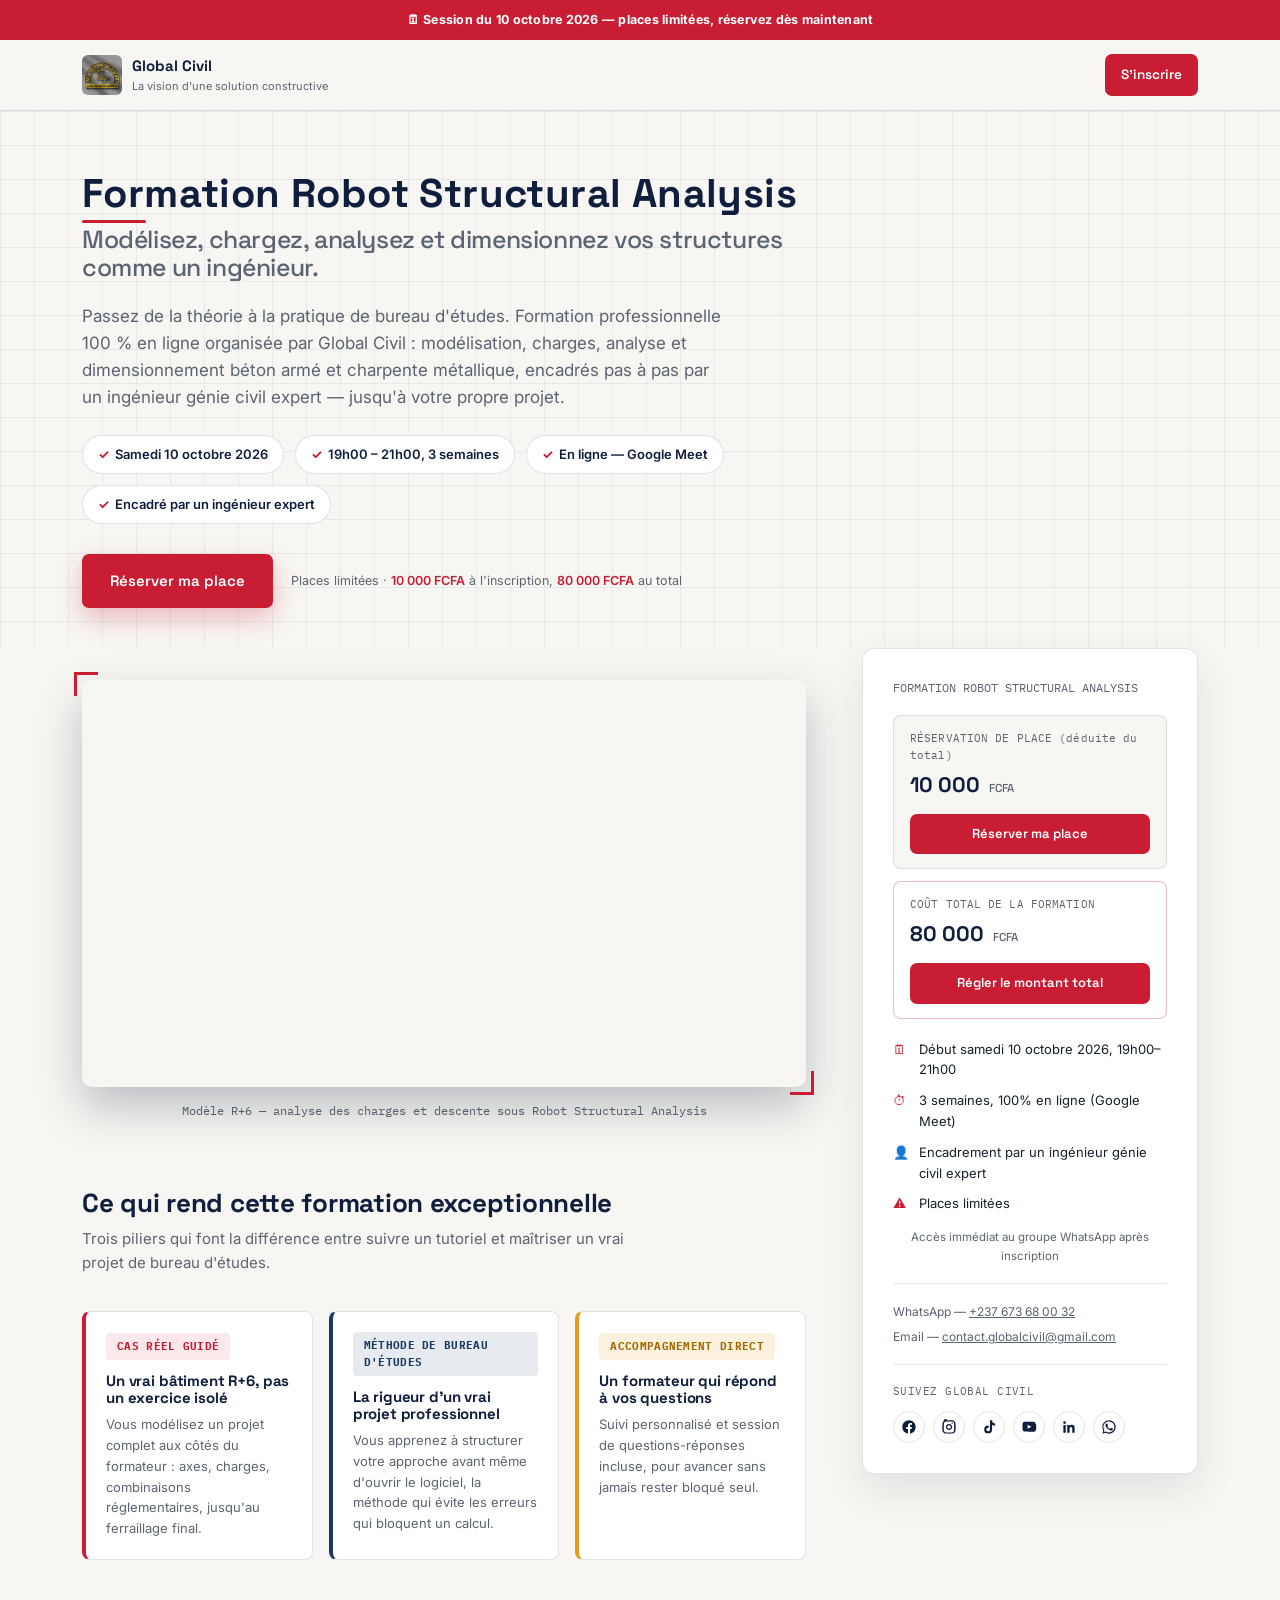
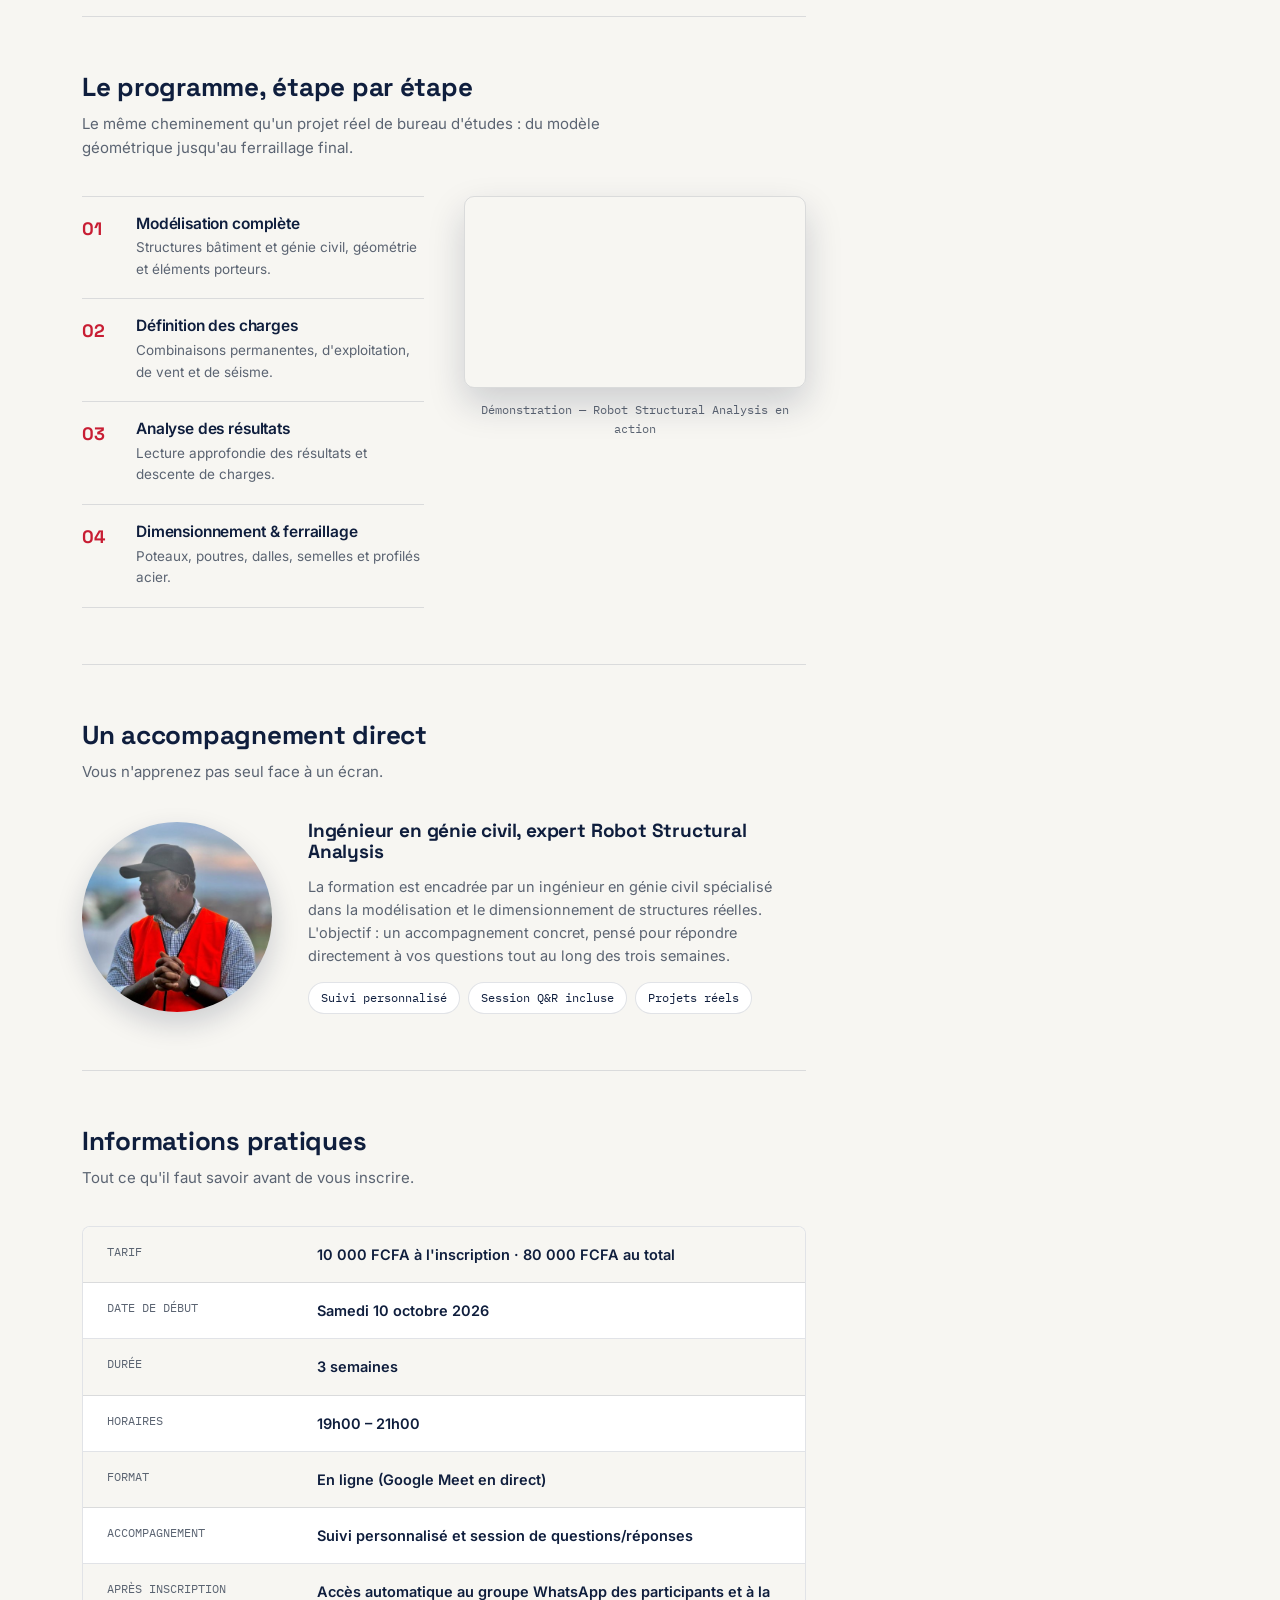
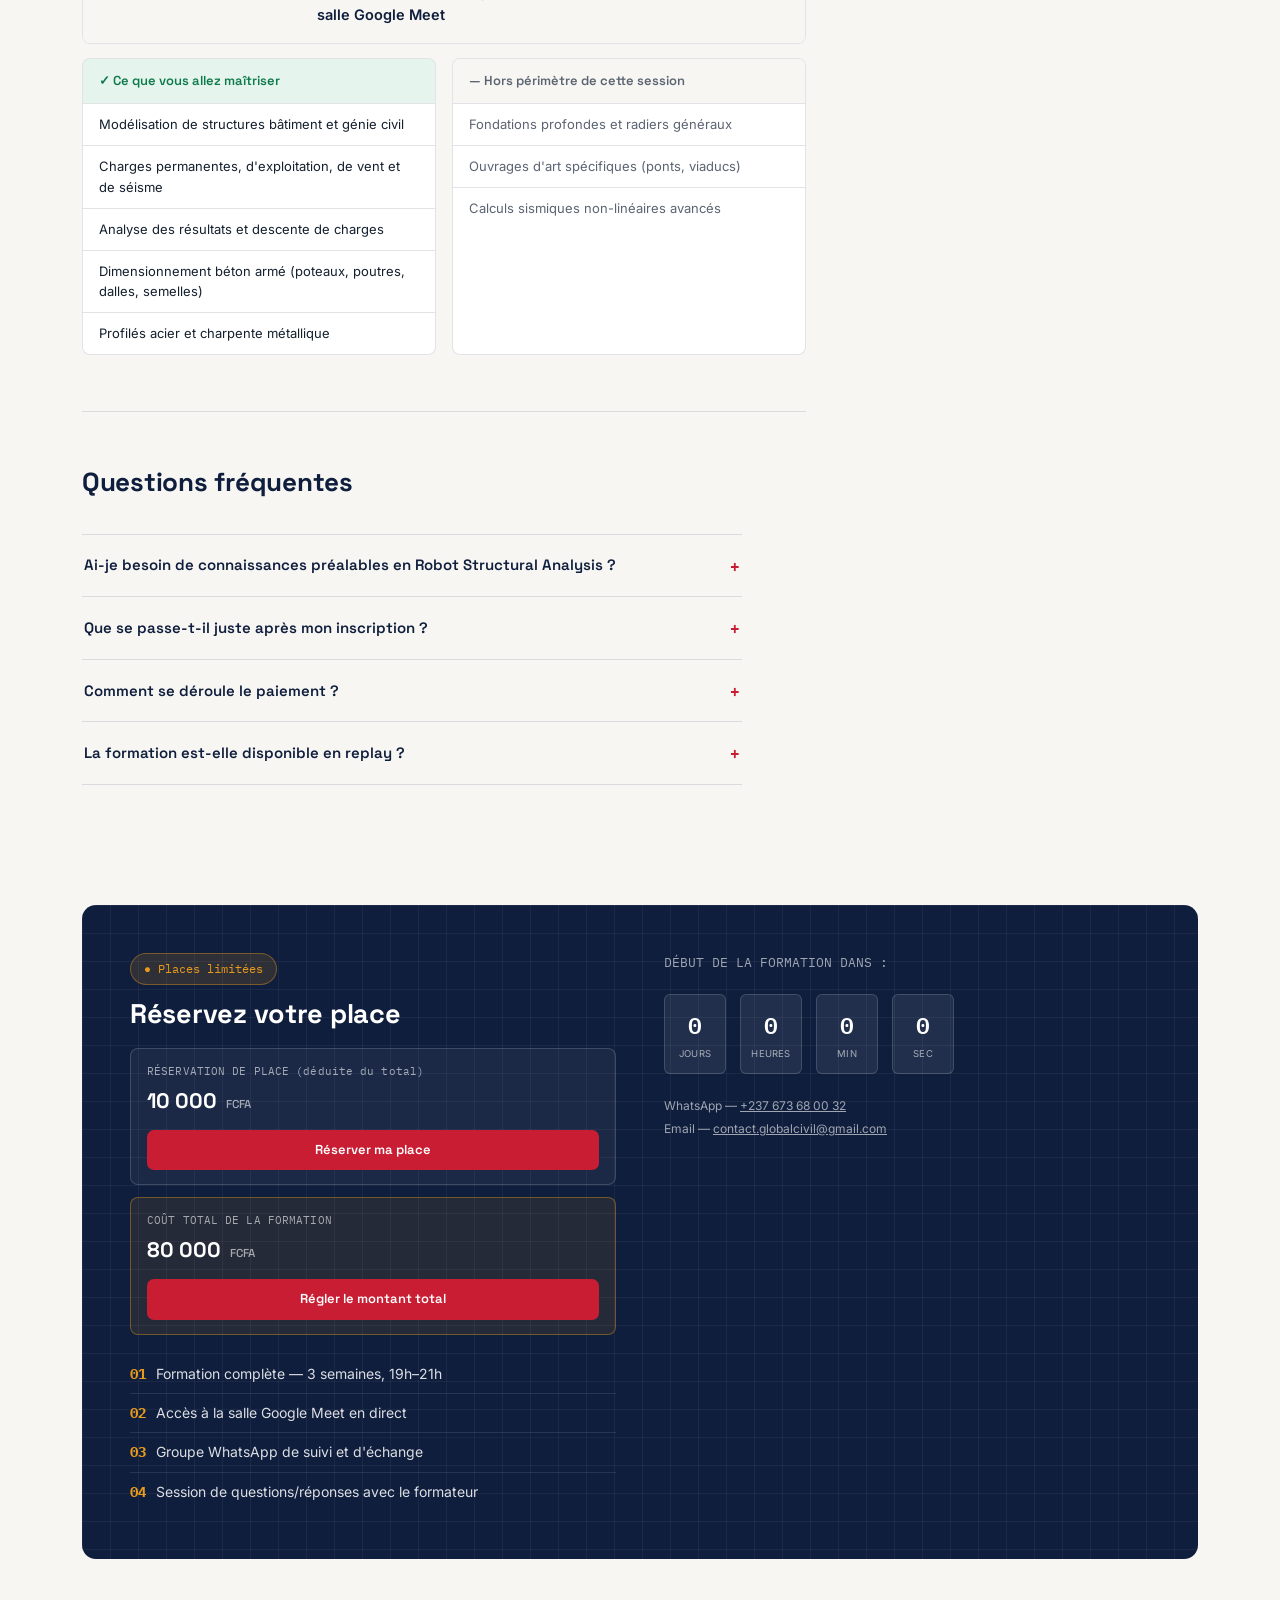
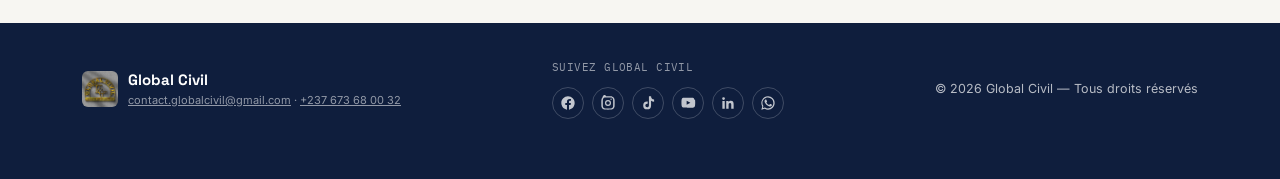
==== commit 3b38f8e7: "Add value section + trust badges + scope table - Add urgency top-bar banner (limited seats reminder)" ====
--- a/index.html
+++ b/index.html
@@ -153,6 +153,14 @@
   @media (min-width:520px){ .brand-text span{ display:block; } }
   @media (min-width:641px){ .brand-text{ font-size:15px; } }
 
+  /* ---------- TOP BAR ---------- */
+  .top-bar{
+    background:var(--crimson); color:#fff; text-align:center;
+    padding:9px 14px; font-size:11.5px; font-weight:700;
+    letter-spacing:0.02em;
+  }
+  @media (min-width:641px){ .top-bar{ padding:10px 16px; font-size:12.5px; } }
+
   /* ---------- HERO (full width, text only) ---------- */
   .hero{ padding:32px 0 24px; }
   @media (min-width:641px){ .hero{ padding:60px 0 40px; } }
@@ -192,11 +200,18 @@
   .hero p.lead{ margin:16px 0 0; font-size:14.5px; color:var(--steel); max-width:640px; }
   @media (min-width:641px){ .hero p.lead{ margin:20px 0 0; font-size:17px; } }
   .meta-line{
-    display:flex; flex-wrap:wrap; gap:12px 16px; margin-top:18px;
-    font-size:13px; color:var(--navy); font-weight:500;
-  }
-  @media (min-width:641px){ .meta-line{ gap:20px; margin-top:24px; font-size:14px; } }
-  .meta-line span{ display:flex; align-items:center; gap:7px; }
+    display:flex; flex-wrap:wrap; gap:9px; margin-top:18px;
+  }
+  .meta-line span{
+    display:flex; align-items:center; gap:6px;
+    background:#fff; border:1px solid var(--line); border-radius:20px;
+    padding:7px 13px; font-size:12px; font-weight:600; color:var(--navy);
+  }
+  .meta-line span b{ color:var(--crimson); font-weight:700; }
+  @media (min-width:641px){
+    .meta-line{ gap:11px; margin-top:24px; }
+    .meta-line span{ font-size:13px; padding:8px 15px; }
+  }
   .hero-actions{ margin-top:22px; display:flex; flex-direction:column; align-items:stretch; gap:12px; }
   .hero-actions .btn{ width:100%; }
   @media (min-width:481px){
@@ -291,6 +306,24 @@
   .section-head p{ color:var(--steel); margin-top:9px; font-size:14px; }
   @media (min-width:641px){ .section-head p{ font-size:15px; } }
 
+  .value-grid{ display:grid; grid-template-columns:1fr; gap:14px; }
+  @media (min-width:701px){ .value-grid{ grid-template-columns:repeat(3,1fr); gap:16px; } }
+  .value-card{
+    background:#fff; border:1px solid var(--line); border-left:4px solid var(--crimson);
+    border-radius:8px; padding:20px;
+  }
+  .value-card.v2{ border-left-color:var(--blueprint); }
+  .value-card.v3{ border-left-color:var(--amber); }
+  .value-tag{
+    display:inline-block; font-family:'IBM Plex Mono'; font-size:10.5px; font-weight:700;
+    text-transform:uppercase; letter-spacing:0.03em; padding:5px 11px; border-radius:4px;
+    margin-bottom:12px; background:rgba(200,29,51,0.1); color:var(--crimson);
+  }
+  .value-card.v2 .value-tag{ background:rgba(27,58,99,0.1); color:var(--blueprint); }
+  .value-card.v3 .value-tag{ background:rgba(232,154,28,0.14); color:#a06a00; }
+  .value-card h3{ font-size:15px; font-weight:700; color:var(--navy); font-family:'Space Grotesk'; }
+  .value-card p{ margin:8px 0 0; font-size:13px; color:var(--steel); }
+
   /* ---------- PROGRAMME ---------- */
   .prog-layout{ display:grid; grid-template-columns:1fr; gap:26px; align-items:start; }
   @media (min-width:701px){ .prog-layout{ grid-template-columns:1fr 1fr; gap:40px; } }
@@ -341,6 +374,15 @@
   .spec-row .k{ font-family:'IBM Plex Mono', monospace; font-size:11.5px; color:var(--steel); }
   .spec-row .v{ font-weight:600; color:var(--navy); font-size:14px; }
   @media (min-width:641px){ .spec-row .v{ font-size:14.5px; } }
+
+  .scope-table{ display:grid; grid-template-columns:1fr; gap:12px; margin-top:14px; }
+  @media (min-width:641px){ .scope-table{ grid-template-columns:1fr 1fr; gap:16px; } }
+  .scope-col{ border:1px solid var(--line); border-radius:8px; overflow:hidden; background:#fff; }
+  .scope-head{ padding:12px 16px; font-family:'Space Grotesk'; font-weight:600; font-size:13px; }
+  .scope-yes .scope-head{ background:rgba(16,150,90,0.1); color:#0d7a4a; }
+  .scope-no .scope-head{ background:var(--paper); color:var(--steel); }
+  .scope-item{ padding:10px 16px; font-size:13px; color:var(--ink); border-top:1px solid var(--line); }
+  .scope-no .scope-item{ color:var(--steel); }
 
   /* ---------- FAQ ---------- */
   .faq-wrap{ max-width:660px; }
@@ -407,6 +449,7 @@
 </head>
 <body>
 
+<div class="top-bar">🗓 Session du 10 octobre 2026 — places limitées, réservez dès maintenant</div>
 <svg xmlns="http://www.w3.org/2000/svg" style="display:none">
   <symbol id="icon-facebook" viewBox="0 0 24 24"><path fill="currentColor" d="M22 12.06C22 6.5 17.52 2 12 2S2 6.5 2 12.06c0 5.02 3.66 9.18 8.44 9.94v-7.03H7.9v-2.91h2.54V9.85c0-2.51 1.49-3.9 3.77-3.9 1.09 0 2.24.2 2.24.2v2.47h-1.26c-1.24 0-1.63.78-1.63 1.57v1.88h2.78l-.44 2.91h-2.34V22c4.78-.76 8.44-4.92 8.44-9.94z"/></symbol>
   <symbol id="icon-instagram" viewBox="0 0 24 24"><path fill="currentColor" d="M12 2c2.72 0 3.06.01 4.12.06 1.06.05 1.79.22 2.43.47.66.26 1.21.6 1.76 1.15.5.5.9 1.1 1.15 1.76.25.64.42 1.37.47 2.43.05 1.06.06 1.4.06 4.12s-.01 3.06-.06 4.12c-.05 1.06-.22 1.79-.47 2.43a4.9 4.9 0 0 1-1.15 1.76 4.9 4.9 0 0 1-1.76 1.15c-.64.25-1.37.42-2.43.47-1.06.05-1.4.06-4.12.06s-3.06-.01-4.12-.06c-1.06-.05-1.79-.22-2.43-.47a4.9 4.9 0 0 1-1.76-1.15 4.9 4.9 0 0 1-1.15-1.76c-.25-.64-.42-1.37-.47-2.43C2.01 15.06 2 14.72 2 12s.01-3.06.06-4.12c.05-1.06.22-1.79.47-2.43.26-.66.6-1.21 1.15-1.76A4.9 4.9 0 0 1 5.44.53c.64-.25 1.37-.42 2.43-.47C8.94 2.01 9.28 2 12 2zm0 1.8c-2.67 0-2.99.01-4.04.06-.87.04-1.34.18-1.65.3-.42.16-.71.36-1.02.67-.31.31-.51.6-.67 1.02-.12.31-.26.78-.3 1.65C4.27 8.55 4.26 8.87 4.26 12s.01 3.45.06 4.5c.04.87.18 1.34.3 1.65.16.42.36.71.67 1.02.31.31.6.51 1.02.67.31.12.78.26 1.65.3 1.05.05 1.37.06 4.04.06s2.99-.01 4.04-.06c.87-.04 1.34-.18 1.65-.3.42-.16.71-.36 1.02-.67.31-.31.51-.6.67-1.02.12-.31.26-.78.3-1.65.05-1.05.06-1.37.06-4.5s-.01-3.45-.06-4.5c-.04-.87-.18-1.34-.3-1.65a2.7 2.7 0 0 0-.67-1.02 2.7 2.7 0 0 0-1.02-.67c-.31-.12-.78-.26-1.65-.3-1.05-.05-1.37-.06-4.04-.06zm0 3.7a4.5 4.5 0 1 1 0 9 4.5 4.5 0 0 1 0-9zm0 1.8a2.7 2.7 0 1 0 0 5.4 2.7 2.7 0 0 0 0-5.4zm4.68-1.99a1.05 1.05 0 1 1 0-2.1 1.05 1.05 0 0 1 0 2.1z"/></symbol>
@@ -432,11 +475,12 @@
   <div class="wrap">
     <div class="hero-text">
       <h1><span class="h1-main">Formation Robot Structural Analysis</span><span class="h1-sub">Modélisez, chargez, analysez et dimensionnez vos structures comme un ingénieur.</span></h1>
-      <p class="lead">Formation professionnelle 100&nbsp;% en ligne organisée par Global Civil, animée par un ingénieur génie civil expert en modélisation et dimensionnement de structures béton armé et charpente métallique. Trois semaines pour aller du modèle 3D à la note de calcul, encadré pas à pas.</p>
+      <p class="lead">Passez de la théorie à la pratique de bureau d'études. Formation professionnelle 100&nbsp;% en ligne organisée par Global Civil&nbsp;: modélisation, charges, analyse et dimensionnement béton armé et charpente métallique, encadrés pas à pas par un ingénieur génie civil expert — jusqu'à votre propre projet.</p>
       <div class="meta-line">
-        <span>🗓 Samedi 10 octobre 2026</span>
-        <span>🕖 19h00 – 21h00</span>
-        <span>💻 En ligne — Google Meet</span>
+        <span><b>✓</b> Samedi 10 octobre 2026</span>
+        <span><b>✓</b> 19h00 – 21h00, 3 semaines</span>
+        <span><b>✓</b> En ligne — Google Meet</span>
+        <span><b>✓</b> Encadré par un ingénieur expert</span>
       </div>
       <div class="hero-actions">
         <a href="https://global-civil.mymaketou.shop/products/coaching-prive-4/checkout" target="_blank" class="btn">Réserver ma place</a>
@@ -460,6 +504,30 @@
         <div class="corner br"></div>
       </div>
       <p class="viewport-caption">Modèle R+6 — analyse des charges et descente sous Robot Structural Analysis</p>
+    </div>
+
+    <div class="m-section" style="border-top:none;">
+      <div class="section-head">
+        <h2>Ce qui rend cette formation exceptionnelle</h2>
+        <p>Trois piliers qui font la différence entre suivre un tutoriel et maîtriser un vrai projet de bureau d'études.</p>
+      </div>
+      <div class="value-grid">
+        <div class="value-card">
+          <span class="value-tag">Cas réel guidé</span>
+          <h3>Un vrai bâtiment R+6, pas un exercice isolé</h3>
+          <p>Vous modélisez un projet complet aux côtés du formateur : axes, charges, combinaisons réglementaires, jusqu'au ferraillage final.</p>
+        </div>
+        <div class="value-card v2">
+          <span class="value-tag">Méthode de bureau d'études</span>
+          <h3>La rigueur d'un vrai projet professionnel</h3>
+          <p>Vous apprenez à structurer votre approche avant même d'ouvrir le logiciel, la méthode qui évite les erreurs qui bloquent un calcul.</p>
+        </div>
+        <div class="value-card v3">
+          <span class="value-tag">Accompagnement direct</span>
+          <h3>Un formateur qui répond à vos questions</h3>
+          <p>Suivi personnalisé et session de questions-réponses incluse, pour avancer sans jamais rester bloqué seul.</p>
+        </div>
+      </div>
     </div>
 
     <div class="m-section" id="programme">
@@ -529,6 +597,23 @@
         <div class="spec-row"><div class="k">FORMAT</div><div class="v">En ligne (Google Meet en direct)</div></div>
         <div class="spec-row"><div class="k">ACCOMPAGNEMENT</div><div class="v">Suivi personnalisé et session de questions/réponses</div></div>
         <div class="spec-row"><div class="k">APRÈS INSCRIPTION</div><div class="v">Accès automatique au groupe WhatsApp des participants et à la salle Google Meet</div></div>
+      </div>
+
+      <div class="scope-table">
+        <div class="scope-col scope-yes">
+          <div class="scope-head">✓ Ce que vous allez maîtriser</div>
+          <div class="scope-item">Modélisation de structures bâtiment et génie civil</div>
+          <div class="scope-item">Charges permanentes, d'exploitation, de vent et de séisme</div>
+          <div class="scope-item">Analyse des résultats et descente de charges</div>
+          <div class="scope-item">Dimensionnement béton armé (poteaux, poutres, dalles, semelles)</div>
+          <div class="scope-item">Profilés acier et charpente métallique</div>
+        </div>
+        <div class="scope-col scope-no">
+          <div class="scope-head">— Hors périmètre de cette session</div>
+          <div class="scope-item">Fondations profondes et radiers généraux</div>
+          <div class="scope-item">Ouvrages d'art spécifiques (ponts, viaducs)</div>
+          <div class="scope-item">Calculs sismiques non-linéaires avancés</div>
+        </div>
       </div>
     </div>
 
